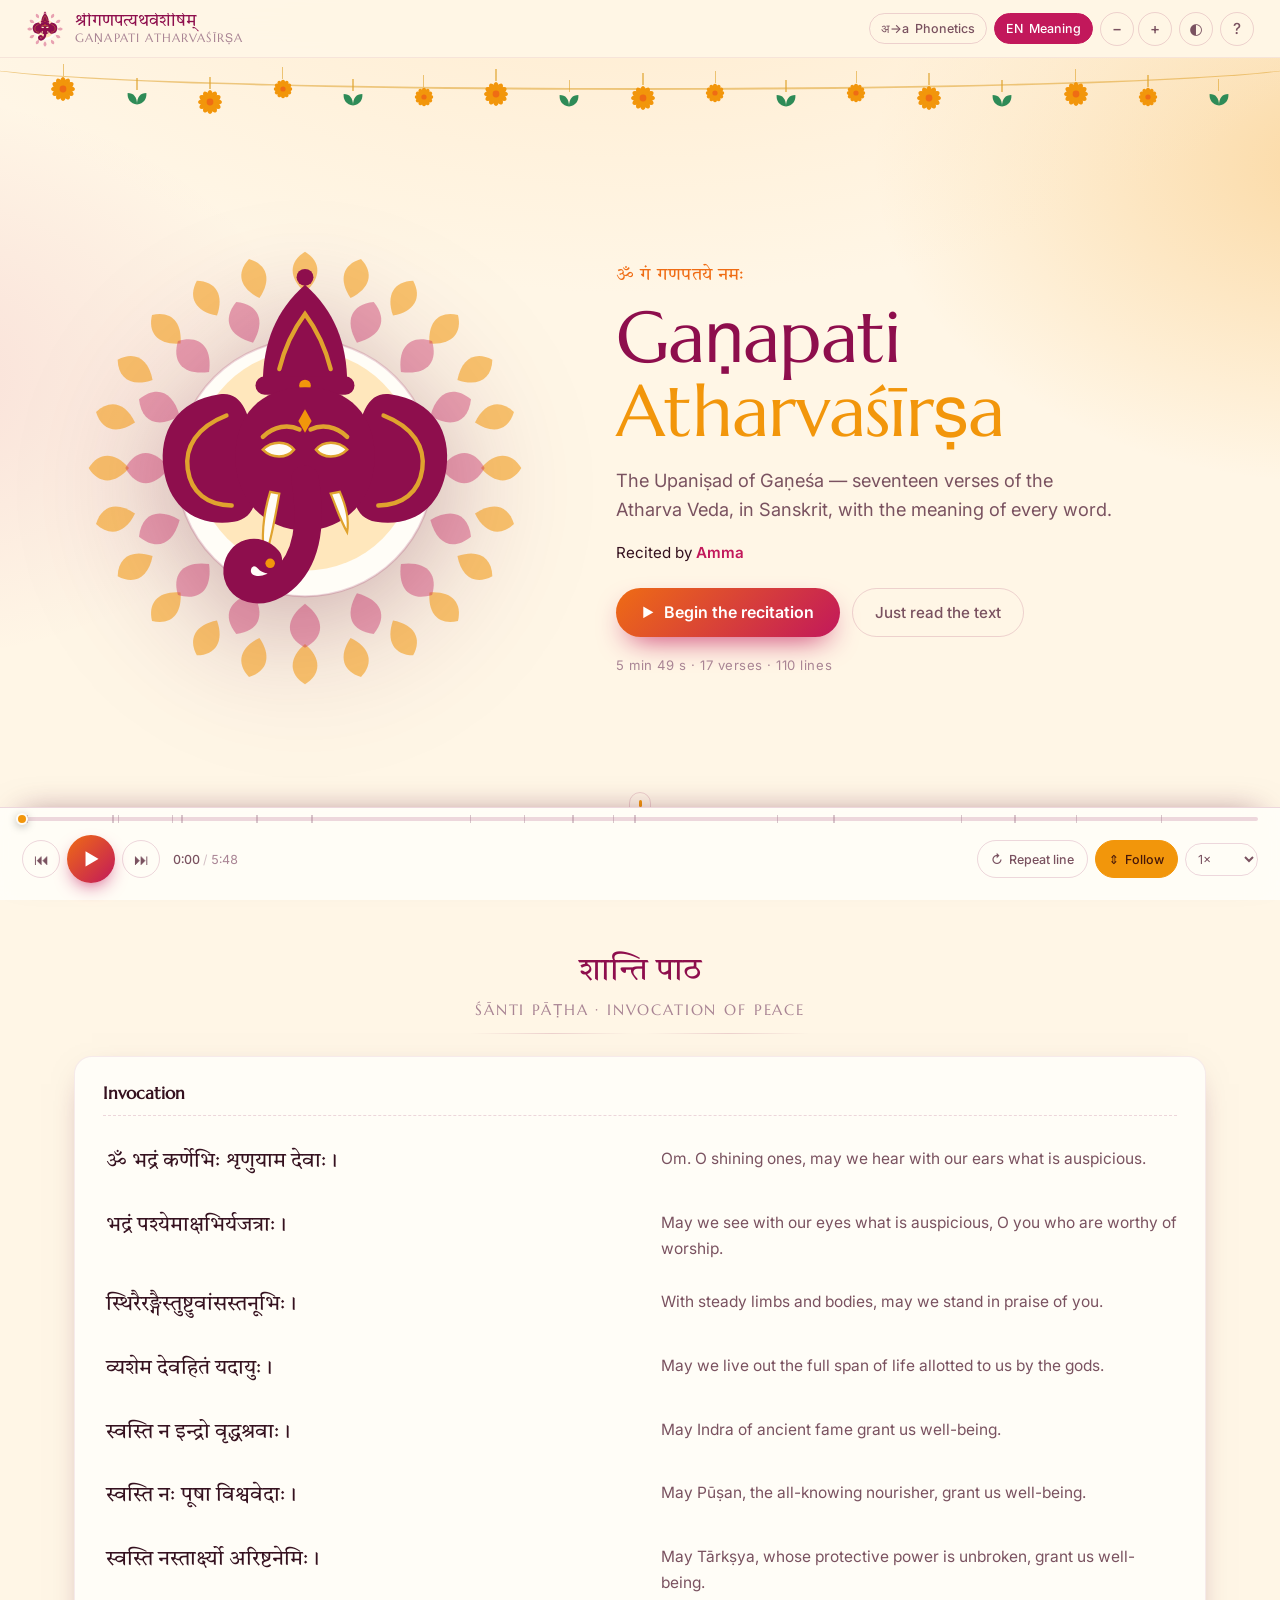
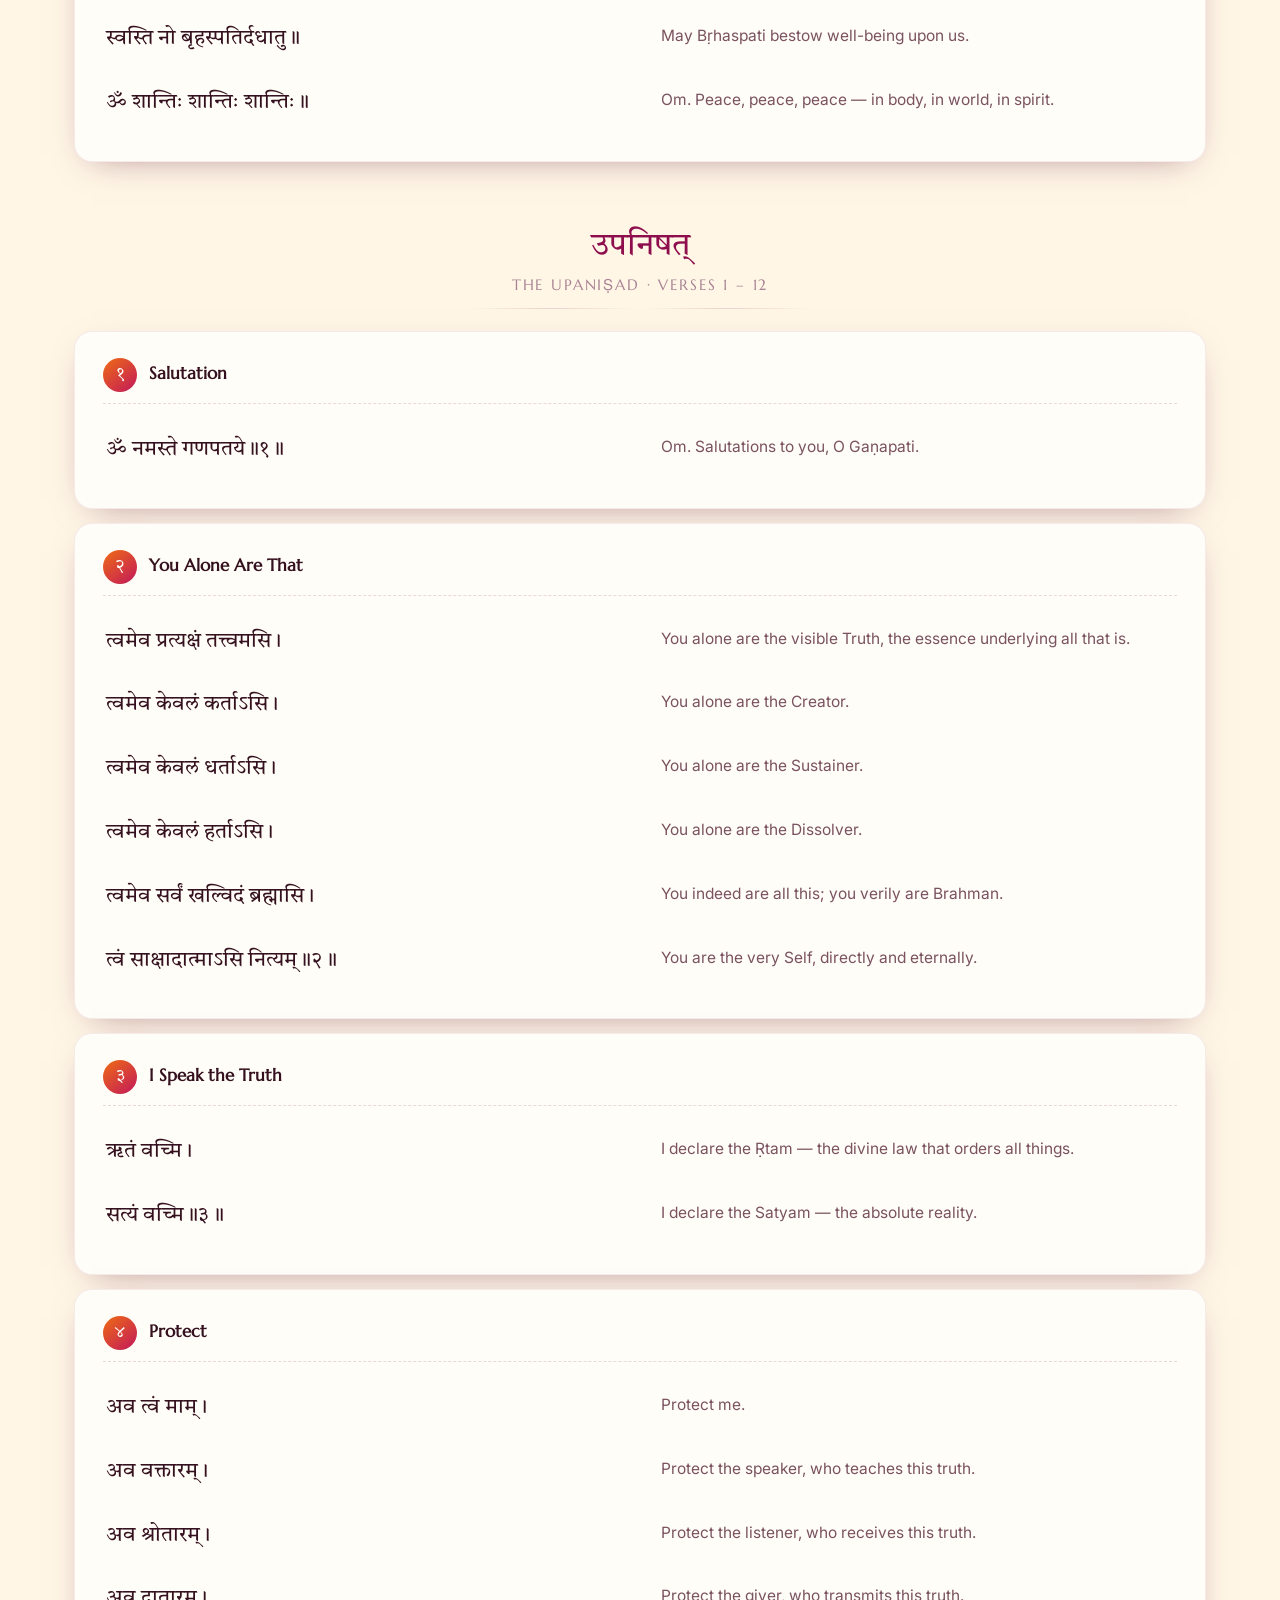
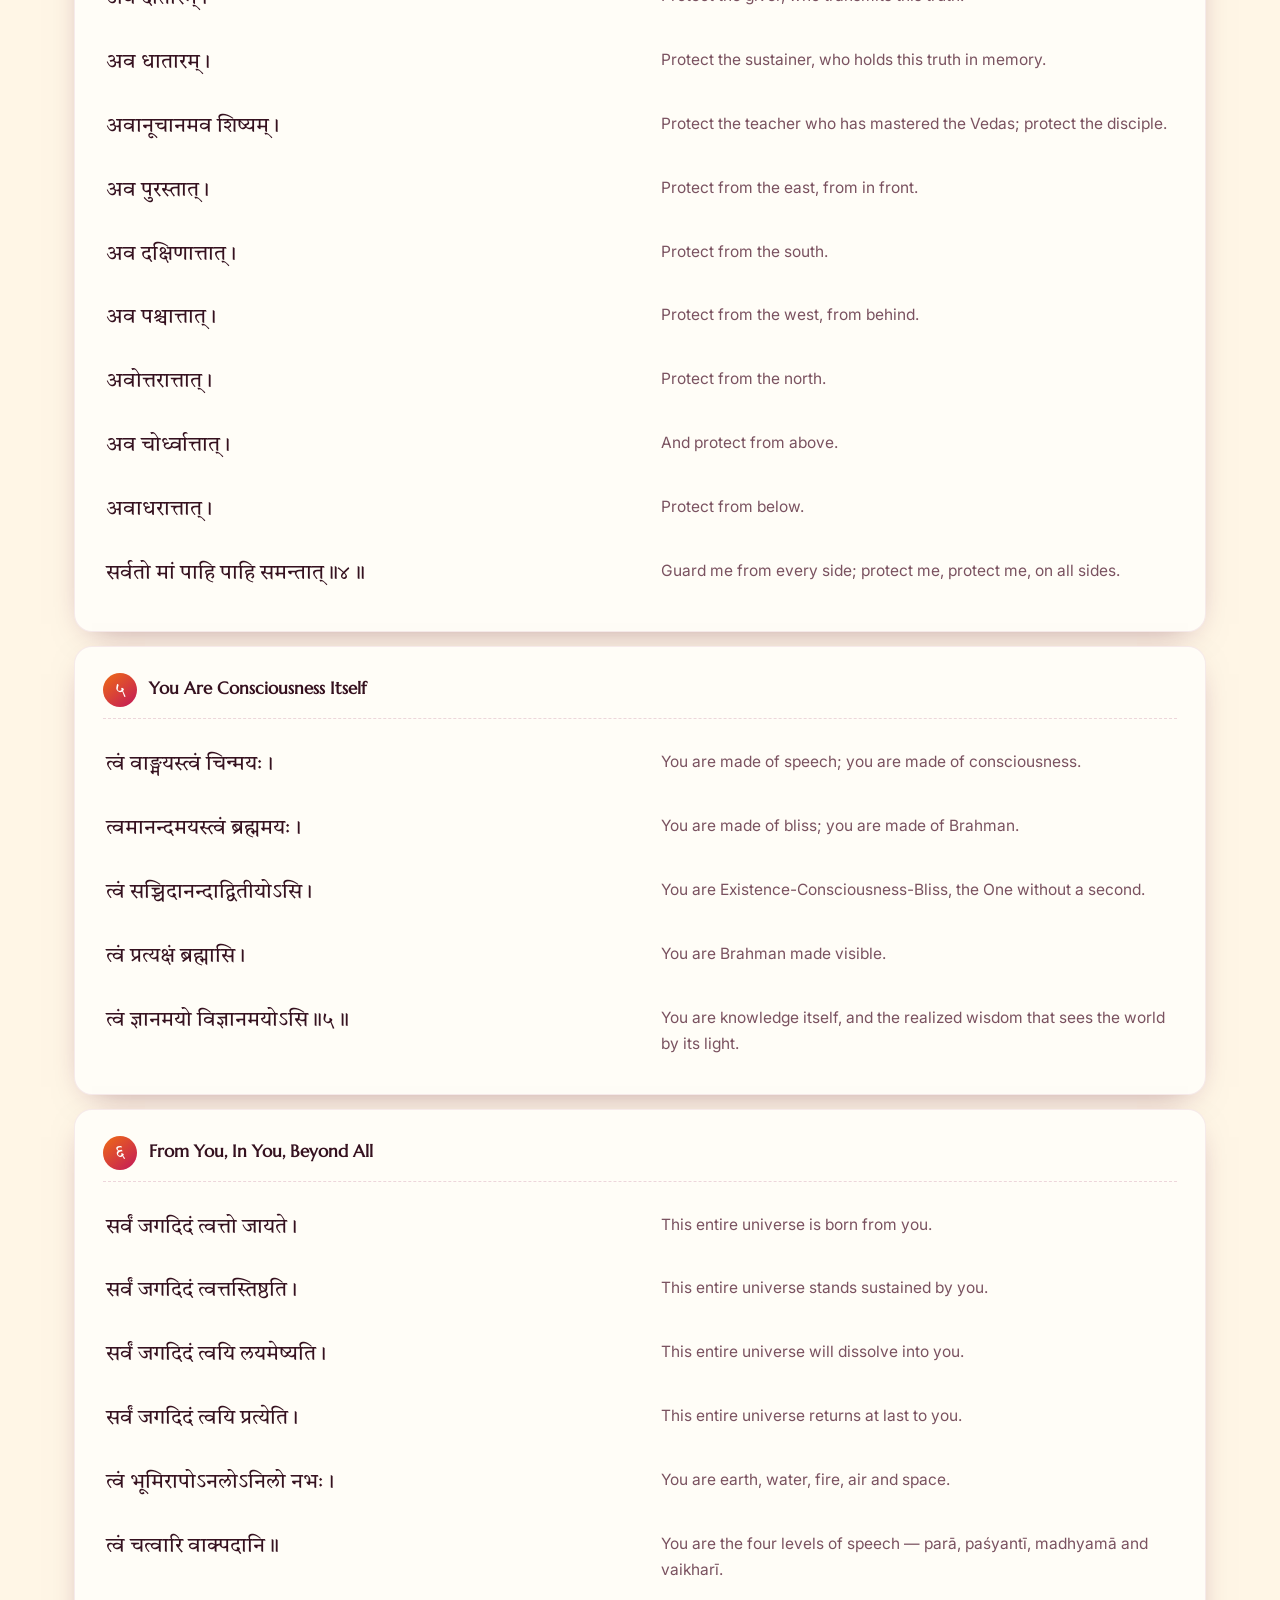
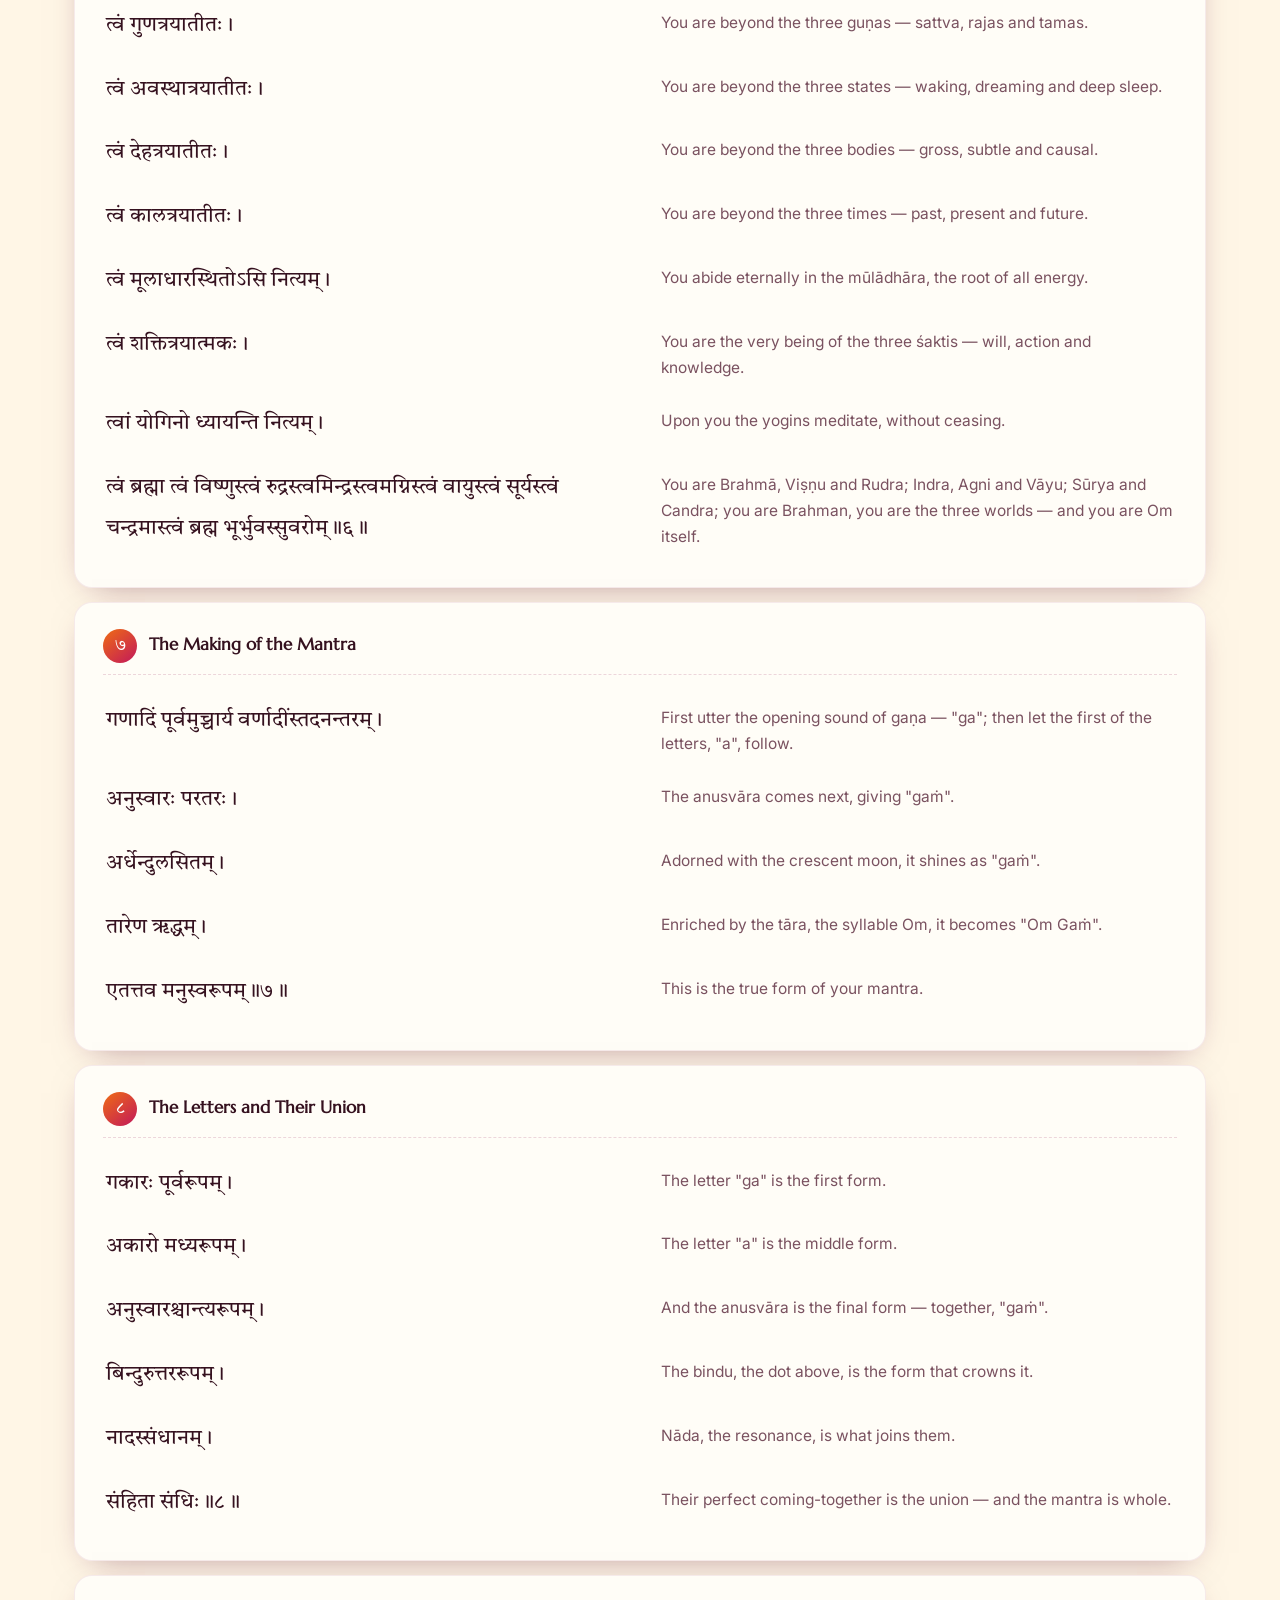
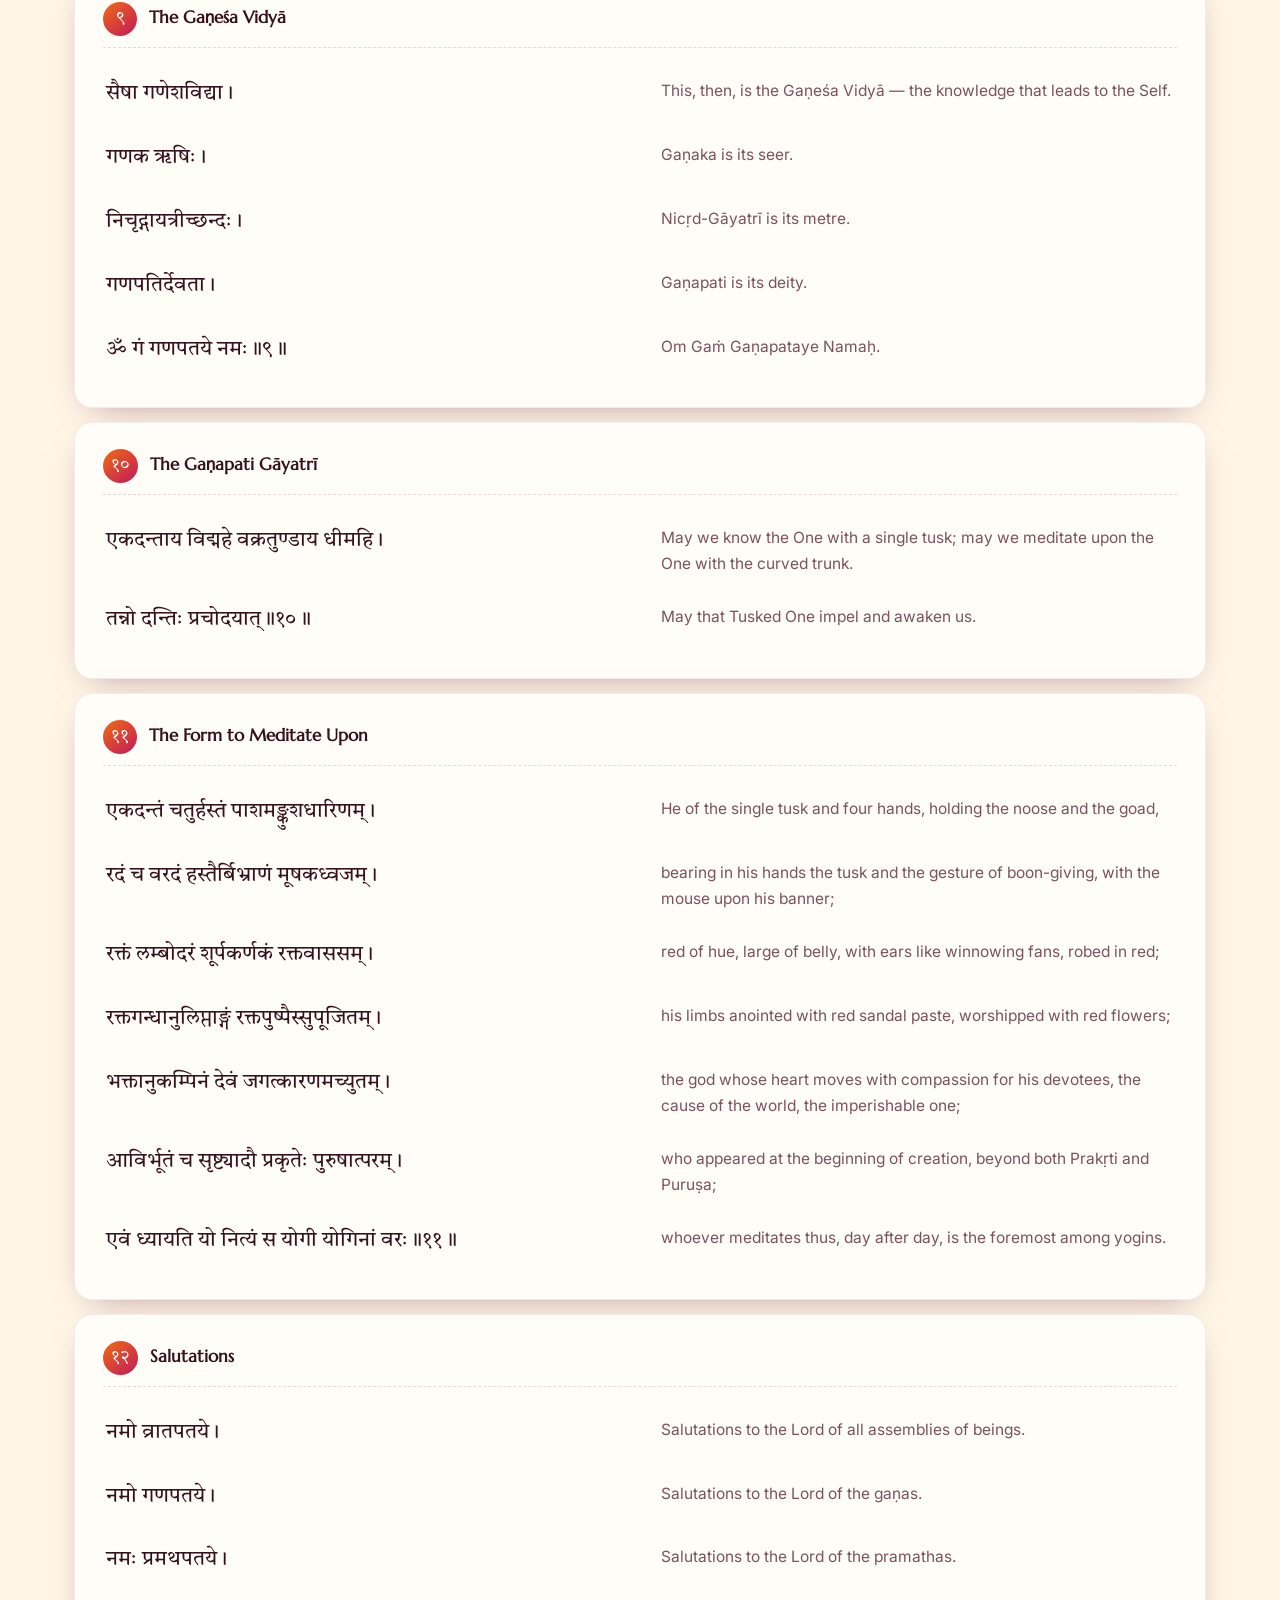
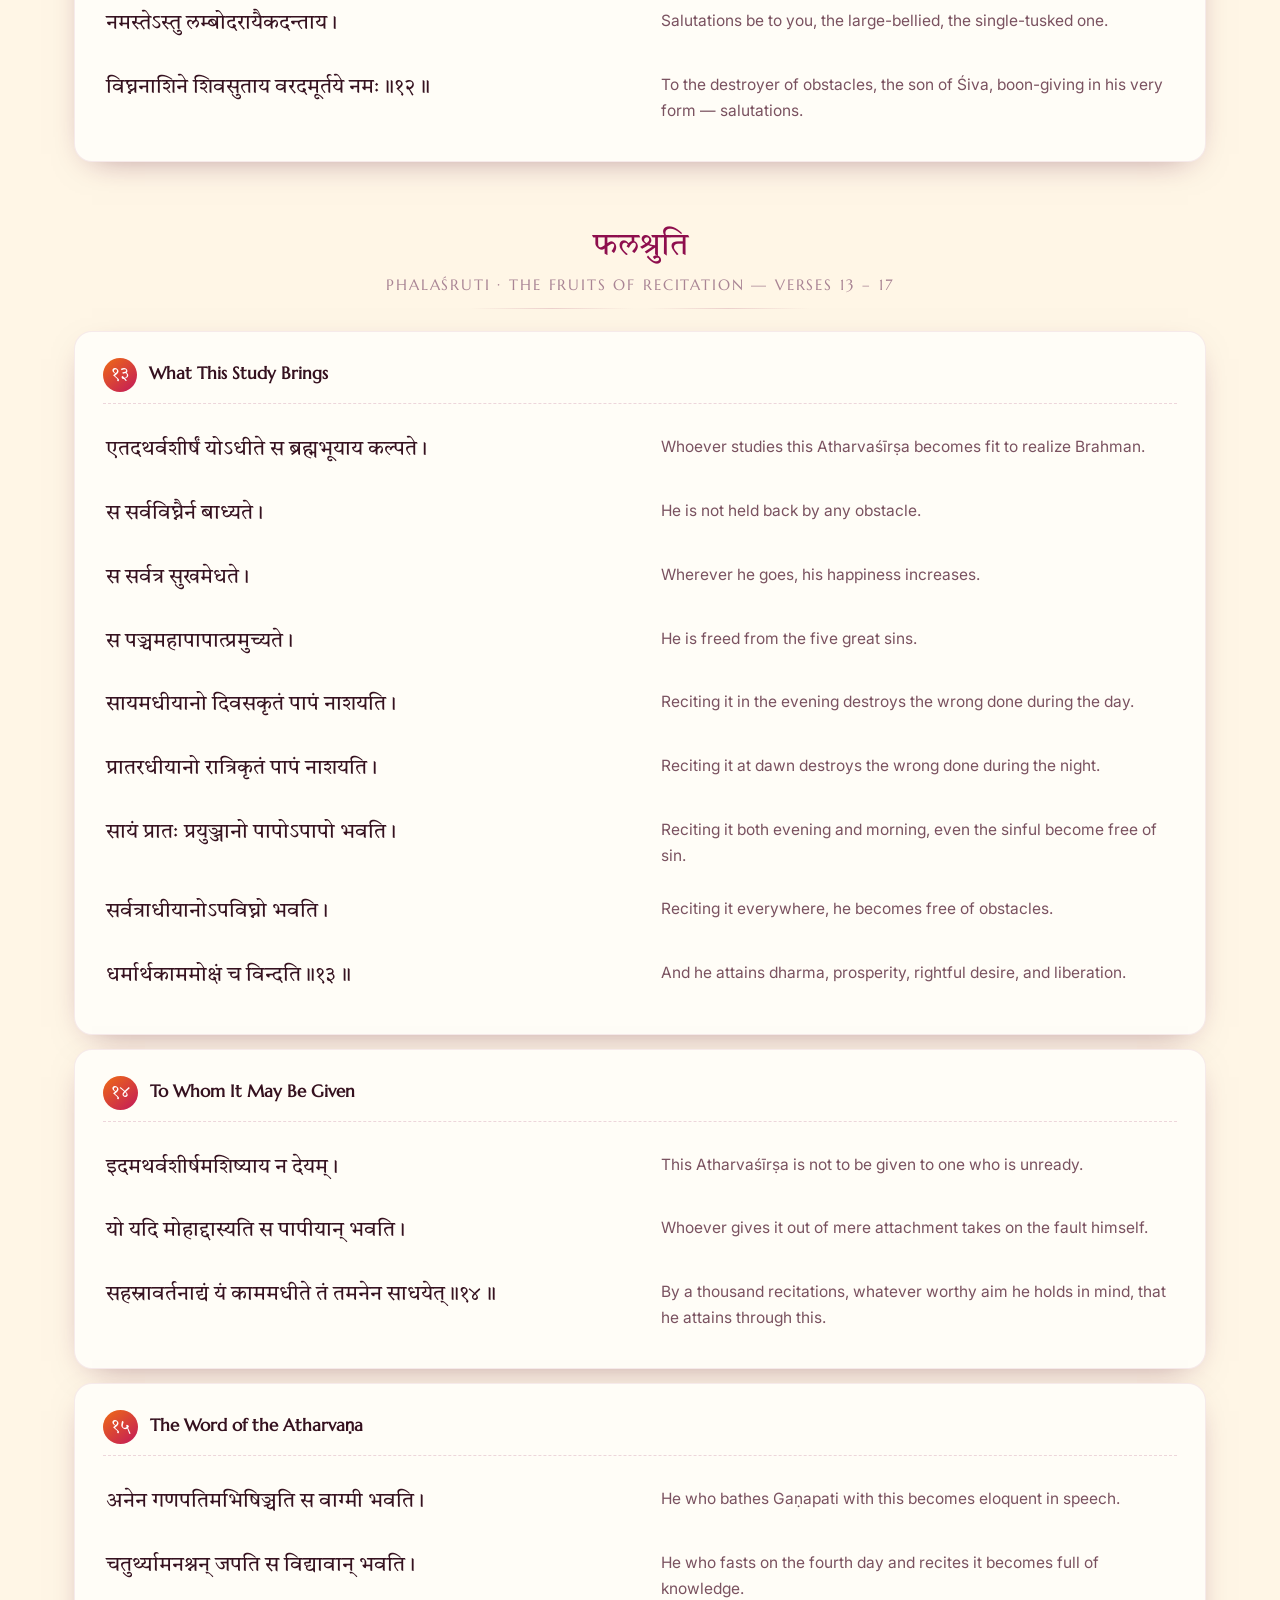
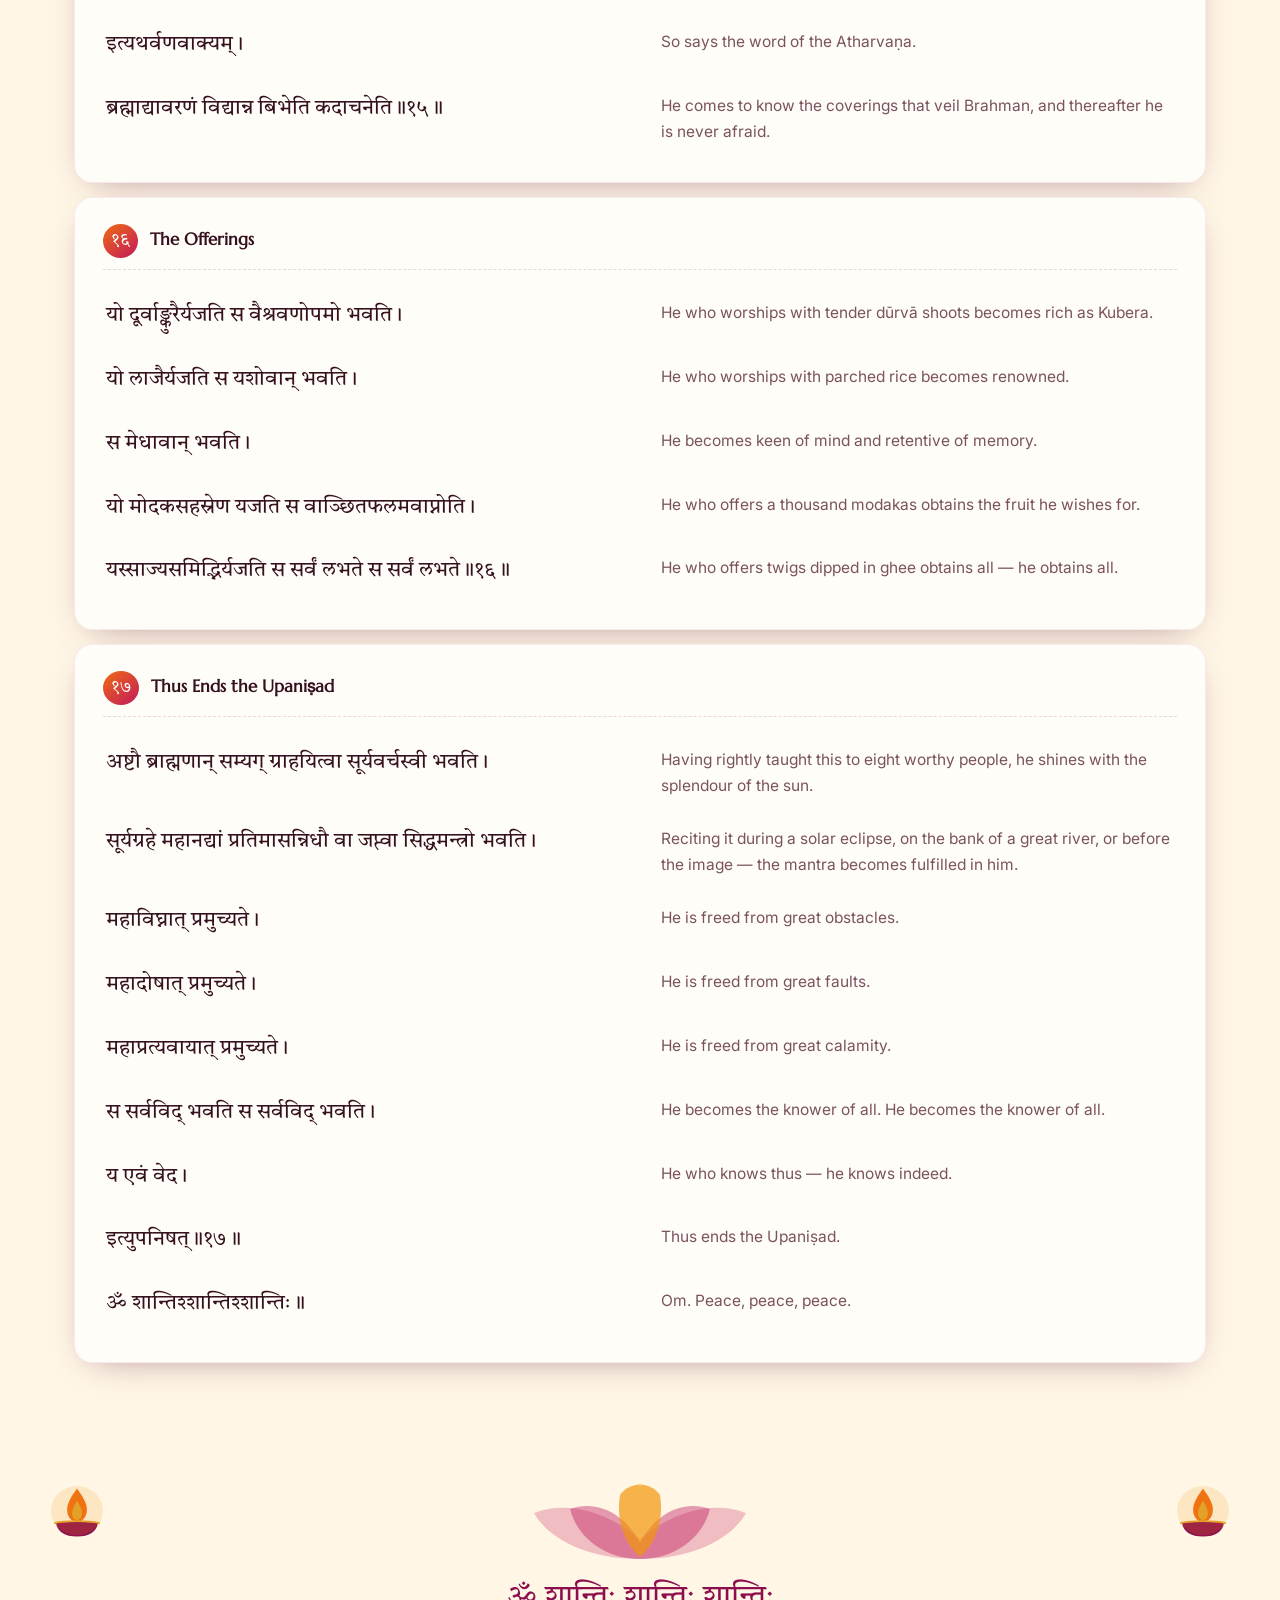
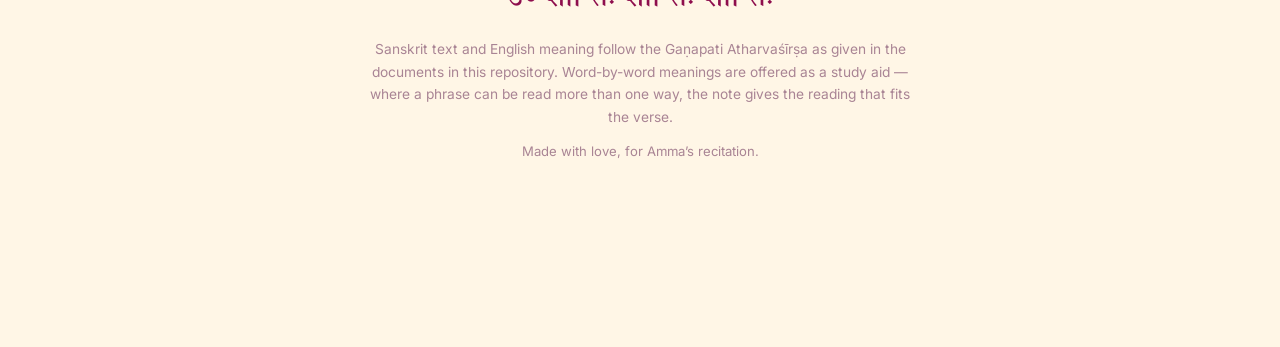
==== index.html @ 3e895cda "Add recite-along website for the Gaṇapati Atharvaśīrṣa Builds an interactive page around Amma's reci" ====
<!doctype html>
<html lang="sa" data-theme="day">
<head>
<meta charset="utf-8">
<meta name="viewport" content="width=device-width, initial-scale=1, viewport-fit=cover">
<title>Gaṇapati Atharvaśīrṣa — Recite Along</title>
<meta name="description" content="The Gaṇapati Atharvaśīrṣa with Sanskrit, phonetics and English meaning, scrolling in time with a recorded recitation.">
<meta name="theme-color" content="#7B1341">
<link rel="icon" href="data:image/svg+xml,%3Csvg xmlns='http://www.w3.org/2000/svg' viewBox='0 0 100 100'%3E%3Ctext y='78' x='50' font-size='78' text-anchor='middle'%3E%F0%9F%95%89%EF%B8%8F%3C/text%3E%3C/svg%3E">
<link rel="preconnect" href="https://fonts.googleapis.com">
<link rel="preconnect" href="https://fonts.gstatic.com" crossorigin>
<link href="https://fonts.googleapis.com/css2?family=Tiro+Devanagari+Sanskrit:ital@0;1&family=Marcellus&family=Inter:wght@400;500;600;700&display=swap" rel="stylesheet">
<link rel="stylesheet" href="assets/css/style.css">
</head>
<body>

<a class="skip" href="#text">Skip to the text</a>

<!-- ===================== festive garland across the top ===================== -->
<div class="torana" id="torana" aria-hidden="true"></div>

<header class="topbar">
  <div class="brand">
    <span class="brand-mark" id="brandMark" aria-hidden="true"></span>
    <span class="brand-text">
      <b>श्रीगणपत्यथर्वशीर्षम्</b>
      <i>Gaṇapati Atharvaśīrṣa</i>
    </span>
  </div>
  <div class="tools">
    <button class="tool" id="btnPhon" aria-pressed="false" title="Show the phonetic reading (p)">
      <span aria-hidden="true">अ→a</span><span class="lbl">Phonetics</span>
    </button>
    <button class="tool" id="btnEng" aria-pressed="true" title="Show or hide the English meaning (e)">
      <span aria-hidden="true">EN</span><span class="lbl">Meaning</span>
    </button>
    <span class="tool-group" role="group" aria-label="Text size">
      <button class="tool sq" id="btnSmaller" title="Smaller text (−)">−</button>
      <button class="tool sq" id="btnBigger" title="Larger text (+)">+</button>
    </span>
    <button class="tool sq" id="btnTheme" title="Day or evening colours (t)" aria-label="Switch to evening colours">◐</button>
    <button class="tool sq" id="btnHelp" title="Keyboard shortcuts (?)" aria-label="Help">?</button>
  </div>
</header>

<!-- ============================== hero ============================== -->
<section class="hero" id="hero">
  <div class="hero-art" id="heroArt" aria-hidden="true"></div>
  <div class="hero-copy">
    <p class="hero-eyebrow">ॐ गं गणपतये नमः</p>
    <h1>Gaṇapati<br><span>Atharvaśīrṣa</span></h1>
    <p class="hero-sub">The Upaniṣad of Gaṇeśa — seventeen verses of the Atharva Veda,
       in Sanskrit, with the meaning of every word.</p>
    <p class="hero-credit" id="heroCredit">Recited by <b>Amma</b></p>
    <div class="hero-actions">
      <button class="cta" id="btnBegin">
        <span class="cta-icon" aria-hidden="true">▶</span> Begin the recitation
      </button>
      <button class="ghost" id="btnRead">Just read the text</button>
    </div>
    <p class="hero-meta" id="heroMeta">5 min 48 s · 17 verses · 110 lines</p>
  </div>
  <div class="scroll-hint" aria-hidden="true"><span></span></div>
</section>

<!-- ========================= verse quick-jump ========================= -->
<nav class="rail" id="rail" aria-label="Jump to a verse"></nav>

<!-- ============================== the text ============================== -->
<main id="text" class="text"></main>

<footer class="foot">
  <div class="foot-art" id="footArt" aria-hidden="true"></div>
  <p class="foot-om">ॐ शान्तिः शान्तिः शान्तिः</p>
  <p class="foot-note">
    Sanskrit text and English meaning follow the Gaṇapati Atharvaśīrṣa as given in the
    documents in this repository. Word-by-word meanings are offered as a study aid —
    where a phrase can be read more than one way, the note gives the reading that fits
    the verse.
  </p>
  <p class="foot-small">Made with love, for Amma&rsquo;s recitation.</p>
</footer>

<!-- ============================== player ============================== -->
<div class="player" id="player" hidden>
  <audio id="audio" preload="metadata"></audio>

  <div class="seek" id="seek" role="slider" tabindex="0"
       aria-label="Seek through the recitation" aria-valuemin="0" aria-valuenow="0">
    <div class="seek-track"><div class="seek-fill" id="seekFill"></div></div>
    <div class="seek-marks" id="seekMarks" aria-hidden="true"></div>
    <div class="seek-head" id="seekHead" aria-hidden="true"></div>
  </div>

  <div class="player-row">
    <div class="pg pg-left">
      <button class="pbtn" id="btnPrev" title="Previous line (←)" aria-label="Previous line">⏮</button>
      <button class="pbtn play" id="btnPlay" title="Play or pause (space)" aria-label="Play">▶</button>
      <button class="pbtn" id="btnNext" title="Next line (→)" aria-label="Next line">⏭</button>
      <span class="time"><b id="tNow">0:00</b><i>/</i><span id="tAll">5:48</span></span>
    </div>

    <div class="pg pg-mid" id="nowLine" aria-live="polite">
      <span class="now-dev" id="nowDev"></span>
      <span class="now-en" id="nowEn"></span>
    </div>

    <div class="pg pg-right">
      <button class="pbtn wide" id="btnLoop" aria-pressed="false" title="Repeat this line until you have it (l)">
        <span aria-hidden="true">↻</span><span class="lbl">Repeat line</span>
      </button>
      <button class="pbtn wide" id="btnFollow" aria-pressed="true" title="Let the page scroll with the voice (f)">
        <span aria-hidden="true">⇕</span><span class="lbl">Follow</span>
      </button>
      <label class="rate">
        <span class="sr">Speed</span>
        <select id="rate">
          <option value="0.7">0.7×</option>
          <option value="0.85">0.85×</option>
          <option value="1" selected>1×</option>
          <option value="1.15">1.15×</option>
          <option value="1.3">1.3×</option>
        </select>
      </label>
    </div>
  </div>
</div>

<button class="resume" id="btnResume" hidden>↓ Back to the voice</button>

<!-- word meaning popover -->
<div class="gloss" id="gloss" role="dialog" aria-label="Word meaning" hidden>
  <div class="gloss-dev" id="glossDev"></div>
  <div class="gloss-phon" id="glossPhon"></div>
  <div class="gloss-mean" id="glossMean"></div>
</div>

<!-- help sheet -->
<div class="sheet" id="sheet" hidden>
  <div class="sheet-card" role="dialog" aria-modal="true" aria-label="Keyboard shortcuts">
    <h2>Reciting along</h2>
    <p class="sheet-lead">Press play and the verse being chanted lights up and scrolls itself.
       Tap any line to jump the recording there. Tap a Sanskrit word for its meaning.</p>
    <dl class="keys">
      <dt>Space</dt><dd>Play or pause</dd>
      <dt>← →</dt><dd>Previous or next line</dd>
      <dt>L</dt><dd>Repeat the current line</dd>
      <dt>F</dt><dd>Follow the voice while it scrolls</dd>
      <dt>P</dt><dd>Show the phonetic reading</dd>
      <dt>E</dt><dd>Show or hide the English meaning</dd>
      <dt>T</dt><dd>Day or evening colours</dd>
      <dt>+ −</dt><dd>Text size</dd>
      <dt>Esc</dt><dd>Close this</dd>
    </dl>
    <button class="cta small" id="btnCloseSheet">Close</button>
  </div>
</div>

<script src="assets/data/text.js"></script>
<script src="assets/data/timings.js"></script>
<script src="assets/js/art.js"></script>
<script src="assets/js/app.js"></script>
</body>
</html>
---- assets/css/style.css ----
/* ==========================================================================
   Gaṇapati Atharvaśīrṣa — festive Ganesh Chaturthi palette
   Two themes: "day" (marigold on ivory) and "night" (gold on deep plum).
   ========================================================================== */

:root {
  --bg:        #FFF6E6;
  --bg-2:      #FFE9C9;
  --paper:     #FFFDF7;
  --paper-2:   #FFF4E0;
  --ink:       #35111F;
  --ink-soft:  #7A5260;
  --ink-faint: #A98494;
  --magenta:   #C2185B;
  --magenta-d: #8E0E4D;
  --marigold:  #F2960B;
  --gold:      #E0A32E;
  --saffron:   #EF6C14;
  --leaf:      #2E8B57;
  --line:      rgba(142, 14, 77, .16);
  --line-soft: rgba(142, 14, 77, .08);
  --glow:      rgba(242, 150, 11, .30);
  --active:    rgba(242, 150, 11, .13);
  --shadow:    0 10px 34px -18px rgba(87, 12, 48, .55);
  --halo:      rgba(255, 214, 140, .55);

  --fs: 1;                     /* user text-size multiplier */
  --topbar-h: 58px;
  --player-h: 128px;
  --wrap: 1200px;

  --ui: "Inter", ui-sans-serif, system-ui, -apple-system, "Segoe UI", Roboto, sans-serif;
  --display: "Marcellus", "Cormorant Garamond", Georgia, serif;
  --dev: "Tiro Devanagari Sanskrit", "Noto Serif Devanagari", "Nirmala UI", serif;

  color-scheme: light;
}

[data-theme="night"] {
  --bg:        #1E0614;
  --bg-2:      #3A0D28;
  --paper:     #2C0A1E;
  --paper-2:   #3A0F29;
  --ink:       #FCEBD2;
  --ink-soft:  #DCAF9F;
  --ink-faint: #A97F77;
  --magenta:   #FF6BA8;
  --magenta-d: #FF9CC5;
  --marigold:  #FFC24D;
  --gold:      #FFD98A;
  --saffron:   #FF8A3D;
  --leaf:      #5FCF95;
  --line:      rgba(255, 194, 77, .20);
  --line-soft: rgba(255, 194, 77, .10);
  --glow:      rgba(255, 194, 77, .26);
  --active:    rgba(255, 194, 77, .11);
  --shadow:    0 14px 40px -20px rgba(0, 0, 0, .85);
  --halo:      rgba(255, 190, 90, .30);

  color-scheme: dark;
}

* { box-sizing: border-box; }

/* `hidden` must win over the display rules below, or an invisible overlay
   (the help sheet, the gloss) keeps swallowing every click on the page. */
[hidden] { display: none !important; }

html { -webkit-text-size-adjust: 100%; scroll-behavior: smooth; }

body {
  margin: 0;
  padding-bottom: calc(var(--player-h) + env(safe-area-inset-bottom));
  font-family: var(--ui);
  color: var(--ink);
  background: var(--bg);
  background-image:
    radial-gradient(1100px 620px at 50% -140px, var(--bg-2) 0%, transparent 70%),
    radial-gradient(760px 520px at 105% 18%, var(--glow) 0%, transparent 62%),
    radial-gradient(660px 460px at -8% 42%, rgba(194, 24, 91, .10) 0%, transparent 62%);
  background-attachment: fixed;
  overflow-x: hidden;
}

.sr, .skip:not(:focus) {
  position: absolute; width: 1px; height: 1px; padding: 0; margin: -1px;
  overflow: hidden; clip: rect(0 0 0 0); white-space: nowrap; border: 0;
}
.skip:focus {
  position: fixed; top: 10px; left: 10px; z-index: 200; width: auto; height: auto;
  clip: auto; margin: 0; padding: 10px 16px; border-radius: 10px;
  background: var(--magenta); color: #fff; font-weight: 600;
}

:focus-visible { outline: 2.5px solid var(--marigold); outline-offset: 3px; border-radius: 6px; }

/* ============================ decorative art ============================ */

.art { display: block; overflow: visible; }

.disc      { fill: var(--paper); stroke: var(--line); stroke-width: 1.2; }
.g-halo    { fill: var(--halo); }
.g-fill    { fill: var(--magenta-d); }
.g-line    { fill: none; stroke: var(--gold); stroke-width: 2.4; stroke-linecap: round; }
.g-eye     { fill: var(--paper); stroke: var(--gold); stroke-width: 1.4; }
.g-tusk    { fill: var(--paper); stroke: var(--gold); stroke-width: 1.2; }
.g-trunk   { fill: none; stroke: var(--magenta-d); stroke-width: 15; stroke-linecap: round; stroke-linejoin: round; }
.g-jewel   { fill: var(--marigold); }
.g-jewel-s { fill: var(--marigold); }
.p-outer   { fill: var(--marigold); opacity: .55; }
.p-mid     { fill: var(--magenta); opacity: .38; }
.bead      { fill: var(--gold); opacity: .75; }

[data-theme="night"] .g-fill  { fill: #6B1038; }
[data-theme="night"] .g-trunk { stroke: #6B1038; }

.art-hero { width: min(clamp(280px, 40vw, 440px), 88vw); filter: drop-shadow(0 22px 44px rgba(90, 12, 50, .28)); }
.art-mark { width: 38px; height: 38px; }

.ring-outer { animation: spin 150s linear infinite; transform-origin: 120px 120px; }
.ring-mid   { animation: spin 96s linear infinite reverse; transform-origin: 120px 120px; }
@keyframes spin { to { transform: rotate(360deg); } }

/* lamps */
.art-diya { width: 74px; }
.art-diya.flip { transform: scaleX(-1); }
.lamp      { fill: var(--magenta-d); }
.lamp-rim  { fill: none; stroke: var(--gold); stroke-width: 3; stroke-linecap: round; }
.lamp-glow { fill: var(--marigold); opacity: .16; }
.flame-outer { fill: var(--saffron); }
.flame-inner { fill: var(--gold); }
.flame { transform-origin: 60px 84px; animation: flicker 2.6s ease-in-out infinite; }
@keyframes flicker {
  0%, 100% { transform: scaleY(1) scaleX(1) rotate(0deg); }
  25%      { transform: scaleY(1.07) scaleX(.95) rotate(-2.5deg); }
  55%      { transform: scaleY(.94) scaleX(1.04) rotate(2deg); }
  78%      { transform: scaleY(1.04) scaleX(.98) rotate(-1deg); }
}

/* marigolds and leaves */
.mg-p { fill: var(--marigold); }
.mg-c { fill: var(--saffron); }
.lf   { fill: var(--leaf); }

/* lotus */
.art-lotus { width: min(240px, 62vw); margin: 0 auto; }
.lt-b { fill: var(--magenta); opacity: .26; }
.lt-m { fill: var(--magenta); opacity: .42; }
.lt-t { fill: var(--marigold); opacity: .70; }

/* ============================ torana garland ============================ */

.torana {
  position: absolute; top: var(--topbar-h); left: 0; right: 0; height: 74px;
  pointer-events: none; z-index: 4; overflow: hidden;
}
.torana-rope {
  position: absolute; top: 6px; left: -2%; right: -2%; height: 26px;
  border-bottom: 2.5px solid var(--gold);
  border-radius: 0 0 50% 50% / 0 0 100% 100%;
  opacity: .55;
}
.torana-row {
  display: flex; justify-content: space-around; align-items: flex-start;
  padding: 0 2%;
}
.hang {
  display: flex; flex-direction: column; align-items: center;
  transform: translateY(var(--drop));
  animation: sway 5.5s ease-in-out infinite;
  animation-delay: calc(var(--i) * -.37s);
  transform-origin: top center;
}
.thread { width: 1.5px; height: 12px; background: var(--gold); opacity: .6; }
@keyframes sway {
  0%, 100% { transform: translateY(var(--drop)) rotate(-3deg); }
  50%      { transform: translateY(var(--drop)) rotate(3deg); }
}

/* falling petals */
.petal {
  position: fixed; top: -40px; z-index: 1; pointer-events: none;
  animation: fall linear infinite;
  will-change: transform;
}
@keyframes fall {
  0%   { transform: translate3d(0, -10vh, 0) rotate(0deg); opacity: 0; }
  8%   { opacity: .85; }
  92%  { opacity: .55; }
  100% { transform: translate3d(var(--dx, 40px), 108vh, 0) rotate(var(--spin, 420deg)); opacity: 0; }
}

/* ============================== top bar ============================== */

.topbar {
  position: sticky; top: 0; z-index: 50;
  height: var(--topbar-h);
  display: flex; align-items: center; justify-content: space-between; gap: 14px;
  padding: 0 clamp(12px, 3vw, 26px);
  background: color-mix(in srgb, var(--bg) 98%, transparent);
  backdrop-filter: blur(12px) saturate(1.25);
  border-bottom: 1px solid var(--line-soft);
}
.brand { display: flex; align-items: center; gap: 11px; min-width: 0; }
.brand-mark { flex: none; }
.brand-text { display: flex; flex-direction: column; line-height: 1.12; min-width: 0; }
.brand-text b {
  font-family: var(--dev); font-weight: 400; font-size: 1.06rem;
  color: var(--magenta-d); white-space: nowrap; overflow: hidden; text-overflow: ellipsis;
}
[data-theme="night"] .brand-text b { color: var(--gold); }
.brand-text i {
  font-family: var(--display); font-style: normal; font-size: .72rem;
  letter-spacing: .1em; text-transform: uppercase; color: var(--ink-faint);
}

.tools { display: flex; align-items: center; gap: 7px; }
.tool-group { display: flex; gap: 4px; }
.tool {
  font: inherit; font-size: .78rem; font-weight: 500;
  display: inline-flex; align-items: center; gap: 6px;
  padding: 7px 11px; border-radius: 999px; cursor: pointer;
  color: var(--ink-soft); background: transparent;
  border: 1px solid var(--line);
  transition: background .18s, color .18s, border-color .18s;
}
.tool:hover { background: var(--active); color: var(--ink); }
.tool[aria-pressed="true"] {
  background: var(--magenta); border-color: var(--magenta); color: #fff;
}
[data-theme="night"] .tool[aria-pressed="true"] { color: #2C0A1E; }
.tool.sq { width: 34px; height: 34px; padding: 0; justify-content: center; font-size: .95rem; }

/* ================================ hero ================================ */

.hero {
  position: relative; z-index: 2;
  min-height: min(92vh, 780px);
  display: grid; align-items: center; justify-items: center;
  grid-template-columns: 1fr;
  gap: clamp(18px, 4vw, 46px);
  padding: clamp(86px, 13vw, 130px) clamp(18px, 5vw, 40px) clamp(50px, 8vw, 90px);
  text-align: center;
}
@media (min-width: 900px) {
  .hero { grid-template-columns: minmax(280px, .85fr) minmax(360px, 1fr); text-align: left; justify-items: start; }
  .hero-art { justify-self: center; }
}
.hero-copy { max-width: 620px; }
.hero-eyebrow {
  font-family: var(--dev); font-size: 1.12rem; color: var(--saffron);
  margin: 0 0 14px; letter-spacing: .02em;
}
.hero h1 {
  font-family: var(--display); font-weight: 400;
  font-size: clamp(2.5rem, 7.2vw, 4.5rem); line-height: 1.02;
  margin: 0 0 18px; color: var(--magenta-d);
  letter-spacing: -.01em;
}
[data-theme="night"] .hero h1 { color: var(--gold); }
.hero h1 span { color: var(--marigold); }
.hero-sub { font-size: clamp(1rem, 1.9vw, 1.14rem); line-height: 1.6; color: var(--ink-soft); margin: 0 0 18px; max-width: 46ch; }
.hero-credit { font-size: .95rem; color: var(--ink); margin: 0 0 26px; }
.hero-credit b { color: var(--magenta); font-weight: 600; }
.hero-actions { display: flex; flex-wrap: wrap; gap: 12px; justify-content: inherit; }
.hero-meta { margin: 20px 0 0; font-size: .82rem; color: var(--ink-faint); letter-spacing: .04em; }

.cta {
  font: inherit; font-weight: 600; font-size: 1rem;
  display: inline-flex; align-items: center; gap: 10px;
  padding: 14px 26px; border: 0; border-radius: 999px; cursor: pointer;
  color: #fff; background: linear-gradient(135deg, var(--saffron), var(--magenta));
  box-shadow: 0 12px 30px -12px var(--magenta);
  transition: transform .16s ease, box-shadow .16s ease, filter .16s;
}
.cta:hover { transform: translateY(-2px); box-shadow: 0 18px 38px -14px var(--magenta); filter: brightness(1.05); }
.cta:active { transform: translateY(0); }
.cta.small { padding: 10px 20px; font-size: .9rem; }
.cta-icon { font-size: .8em; }

.ghost {
  font: inherit; font-size: .95rem; font-weight: 500;
  padding: 14px 22px; border-radius: 999px; cursor: pointer;
  color: var(--ink-soft); background: transparent; border: 1.5px solid var(--line);
  transition: background .18s, color .18s;
}
.ghost:hover { background: var(--active); color: var(--ink); }

.scroll-hint {
  position: absolute; bottom: 12px; left: 50%; transform: translateX(-50%);
  width: 22px; height: 34px; border: 1.8px solid var(--line); border-radius: 12px;
}
.scroll-hint span {
  position: absolute; top: 7px; left: 50%; width: 3px; height: 7px; margin-left: -1.5px;
  border-radius: 2px; background: var(--marigold);
  animation: nudge 1.9s ease-in-out infinite;
}
@keyframes nudge { 0%, 100% { transform: translateY(0); opacity: 1; } 55% { transform: translateY(11px); opacity: .2; } }

/* ============================= verse rail ============================= */

.rail {
  position: sticky; top: var(--topbar-h); z-index: 40;
  display: flex; gap: 7px; align-items: center;
  padding: 9px clamp(12px, 4vw, 26px);
  overflow-x: auto; scrollbar-width: none;
  background: color-mix(in srgb, var(--bg) 98%, transparent);
  backdrop-filter: blur(10px);
  border-bottom: 1px solid var(--line-soft);
}
.rail::-webkit-scrollbar { display: none; }
.rail-group { font-size: .68rem; letter-spacing: .12em; text-transform: uppercase; color: var(--ink-faint); padding: 0 10px; white-space: nowrap; }
.rail-group + .rail-group { border-left: 1px solid var(--line); margin-left: 2px; }
.pill {
  font: inherit; font-family: var(--dev); font-size: .92rem;
  flex: none; min-width: 34px; height: 30px; padding: 0 9px;
  border-radius: 999px; cursor: pointer;
  border: 1px solid var(--line); background: transparent; color: var(--ink-soft);
  transition: background .16s, color .16s, border-color .16s;
}
.pill:hover { background: var(--active); color: var(--ink); }
.pill.on { background: var(--marigold); border-color: var(--marigold); color: #46170A; font-weight: 600; }

/* =============================== the text =============================== */

.text {
  position: relative; z-index: 2;
  max-width: var(--wrap);
  margin: 0 auto;
  padding: clamp(28px, 5vw, 56px) clamp(16px, 4vw, 34px) 40px;
}

.sec-head { scroll-margin-top: calc(var(--topbar-h) + 62px); margin: clamp(38px, 6vw, 64px) 0 22px; text-align: center; }
.sec-head:first-child { margin-top: 8px; }
.sec-head h2 {
  font-family: var(--dev); font-weight: 400; font-size: clamp(1.5rem, 3.4vw, 2rem);
  margin: 0 0 6px; color: var(--magenta-d);
}
[data-theme="night"] .sec-head h2 { color: var(--gold); }
.sec-head p { margin: 0; font-family: var(--display); font-size: .96rem; letter-spacing: .12em; text-transform: uppercase; color: var(--ink-faint); }
.sec-rule {
  display: flex; align-items: center; justify-content: center; gap: 12px;
  margin: 14px auto 0; max-width: 340px; color: var(--marigold);
}
.sec-rule::before, .sec-rule::after {
  content: ""; flex: 1; height: 1px;
  background: linear-gradient(90deg, transparent, var(--line), transparent);
}

.verse {
  position: relative;
  scroll-margin-top: calc(var(--topbar-h) + 62px);
  margin: 0 0 14px; padding: clamp(16px, 2.4vw, 26px) clamp(14px, 2.4vw, 28px);
  border-radius: 18px;
  background: var(--paper);
  border: 1px solid var(--line-soft);
  box-shadow: var(--shadow);
  transition: border-color .3s ease, box-shadow .3s ease;
}
.verse.has-active { border-color: var(--glow); box-shadow: 0 12px 40px -16px var(--glow); }

.verse-head {
  display: flex; align-items: baseline; gap: 12px;
  margin: 0 0 14px; padding-bottom: 11px;
  border-bottom: 1px dashed var(--line);
}
.verse-num {
  font-family: var(--dev); font-size: 1.12rem; line-height: 1;
  flex: none; min-width: 34px; height: 34px; padding: 0 8px;
  display: inline-flex; align-items: center; justify-content: center;
  border-radius: 50%; color: #fff;
  background: linear-gradient(140deg, var(--saffron), var(--magenta));
}
.verse-num:empty { display: none; }
.verse-title { font-family: var(--display); font-size: 1.05rem; color: var(--ink); margin: 0; }

.line {
  scroll-margin-top: calc(var(--topbar-h) + 62px);
  display: grid; grid-template-columns: 1fr 1fr; gap: clamp(14px, 3vw, 38px);
  align-items: start;
  margin: 0 -10px; padding: 11px 10px;
  border-radius: 12px; cursor: pointer;
  border-left: 3px solid transparent;
  transition: background .25s ease, border-color .25s ease;
}
.line:hover { background: var(--line-soft); }
.line.on {
  background: var(--active);
  border-left-color: var(--marigold);
}
.line.on .dev { color: var(--magenta-d); }
[data-theme="night"] .line.on .dev { color: var(--gold); }

body.no-en .line { grid-template-columns: 1fr; }
body.no-en .eng { display: none; }

.dev {
  font-family: var(--dev); font-weight: 400;
  font-size: calc(1.34rem * var(--fs)); line-height: 1.95;
  color: var(--ink); margin: 0;
}
.phon {
  display: none;
  font-size: calc(.84rem * var(--fs)); font-style: italic; letter-spacing: .015em;
  color: var(--saffron); margin: 3px 0 0; line-height: 1.5;
}
body.show-phon .phon { display: block; }
.eng {
  font-size: calc(.97rem * var(--fs)); line-height: 1.68;
  color: var(--ink-soft); margin: 0; padding-top: 5px;
}

.w {
  cursor: help;
  border-bottom: 1.5px dotted transparent;
  transition: border-color .15s, color .15s;
}
.w:hover, .w.lit { border-bottom-color: var(--marigold); color: var(--magenta); }
[data-theme="night"] .w:hover, [data-theme="night"] .w.lit { color: var(--marigold); }

/* word meaning popover */
.gloss {
  position: absolute; z-index: 90; max-width: min(330px, 86vw);
  padding: 13px 16px; border-radius: 14px;
  background: var(--paper-2); border: 1px solid var(--line);
  box-shadow: 0 18px 44px -16px rgba(87, 12, 48, .5);
  animation: pop .16s ease-out;
}
@keyframes pop { from { opacity: 0; transform: translateY(5px) scale(.97); } }
.gloss-dev  { font-family: var(--dev); font-size: 1.2rem; color: var(--magenta-d); line-height: 1.5; }
[data-theme="night"] .gloss-dev { color: var(--gold); }
.gloss-phon { font-size: .82rem; font-style: italic; color: var(--saffron); margin-top: 1px; }
.gloss-mean { font-size: .92rem; line-height: 1.55; color: var(--ink); margin-top: 7px; }

/* ================================ footer ================================ */

.foot { position: relative; z-index: 2; text-align: center; padding: 30px clamp(18px, 5vw, 40px) 60px; }
.foot-art { display: flex; justify-content: center; }
.foot-om { font-family: var(--dev); font-size: clamp(1.3rem, 3.6vw, 1.85rem); color: var(--magenta-d); margin: 12px 0 20px; }
[data-theme="night"] .foot-om { color: var(--gold); }
.foot-note { max-width: 62ch; margin: 0 auto 14px; font-size: .86rem; line-height: 1.65; color: var(--ink-faint); }
.foot-small { font-size: .82rem; color: var(--ink-faint); margin: 0; }

/* ================================ player ================================ */

.player {
  position: fixed; left: 0; right: 0; bottom: 0; z-index: 60;
  padding: 0 clamp(10px, 3vw, 22px) calc(10px + env(safe-area-inset-bottom));
  background: color-mix(in srgb, var(--paper) 97%, transparent);
  backdrop-filter: blur(16px) saturate(1.3);
  border-top: 1px solid var(--line);
  box-shadow: 0 -12px 34px -22px rgba(87, 12, 48, .6);
}

.seek { position: relative; height: 22px; cursor: pointer; margin: 0 -4px; }
.seek-track { position: absolute; top: 9px; left: 4px; right: 4px; height: 4px; border-radius: 3px; background: var(--line); overflow: hidden; }
.seek-fill  { height: 100%; width: 0; border-radius: 3px; background: linear-gradient(90deg, var(--saffron), var(--marigold)); }
.seek-marks { position: absolute; top: 9px; left: 4px; right: 4px; height: 4px; pointer-events: none; }
.seek-marks i { position: absolute; top: -2px; width: 1.5px; height: 8px; background: var(--ink-faint); opacity: .45; }
.seek-head {
  position: absolute; top: 5px; left: 4px; width: 12px; height: 12px; margin-left: -6px;
  border-radius: 50%; background: var(--marigold); border: 2px solid var(--paper);
  box-shadow: 0 2px 8px rgba(0,0,0,.25); pointer-events: none;
}

.player-row {
  display: grid; grid-template-columns: auto 1fr auto; align-items: center;
  gap: 16px; padding: 4px 0 6px; min-height: 60px;
}
.pg { display: flex; align-items: center; gap: 7px; min-width: 0; }
.pg-mid { flex-direction: column; align-items: center; text-align: center; gap: 1px; overflow: hidden; }
.now-dev { font-family: var(--dev); font-size: 1.02rem; color: var(--magenta-d); white-space: nowrap; overflow: hidden; text-overflow: ellipsis; max-width: 100%; }
[data-theme="night"] .now-dev { color: var(--gold); }
.now-en  { font-size: .78rem; color: var(--ink-faint); white-space: nowrap; overflow: hidden; text-overflow: ellipsis; max-width: 100%; }

.pbtn {
  font: inherit; font-size: .95rem;
  width: 38px; height: 38px; flex: none;
  display: inline-flex; align-items: center; justify-content: center; gap: 6px;
  border-radius: 999px; cursor: pointer;
  border: 1px solid var(--line); background: transparent; color: var(--ink-soft);
  transition: background .16s, color .16s, border-color .16s;
}
.pbtn:hover { background: var(--active); color: var(--ink); }
.pbtn.wide { width: auto; padding: 0 13px; font-size: .78rem; font-weight: 500; }
.pbtn[aria-pressed="true"] { background: var(--marigold); border-color: var(--marigold); color: #46170A; }
.pbtn.play {
  width: 48px; height: 48px; font-size: 1.05rem; border: 0; color: #fff;
  background: linear-gradient(135deg, var(--saffron), var(--magenta));
  box-shadow: 0 8px 20px -8px var(--magenta);
}
.pbtn.play:hover { filter: brightness(1.07); color: #fff; }

.time { font-size: .78rem; color: var(--ink-faint); margin-left: 6px; white-space: nowrap; font-variant-numeric: tabular-nums; }
.time b { color: var(--ink-soft); font-weight: 500; }
.time i { margin: 0 3px; font-style: normal; opacity: .5; }

.rate select {
  font: inherit; font-size: .78rem; padding: 7px 8px; border-radius: 999px;
  color: var(--ink-soft); background: transparent; border: 1px solid var(--line); cursor: pointer;
}
.rate select option { background: var(--paper); color: var(--ink); }

.resume {
  position: fixed; z-index: 61; left: 50%; transform: translateX(-50%);
  bottom: calc(var(--player-h) + 14px);
  font: inherit; font-size: .82rem; font-weight: 500;
  padding: 9px 18px; border-radius: 999px; border: 0; cursor: pointer;
  color: #fff; background: var(--magenta); box-shadow: 0 10px 26px -10px var(--magenta);
  animation: pop .2s ease-out;
}

/* ================================ help ================================ */

.sheet {
  position: fixed; inset: 0; z-index: 100;
  display: grid; place-items: center; padding: 20px;
  background: rgba(40, 6, 24, .55); backdrop-filter: blur(4px);
}
.sheet-card {
  width: min(460px, 100%); max-height: 86vh; overflow: auto;
  padding: 26px clamp(20px, 4vw, 30px); border-radius: 20px;
  background: var(--paper); border: 1px solid var(--line); box-shadow: var(--shadow);
  animation: pop .2s ease-out;
}
.sheet-card h2 { font-family: var(--display); font-weight: 400; font-size: 1.5rem; margin: 0 0 8px; color: var(--magenta-d); }
[data-theme="night"] .sheet-card h2 { color: var(--gold); }
.sheet-lead { font-size: .92rem; line-height: 1.6; color: var(--ink-soft); margin: 0 0 18px; }
.keys { display: grid; grid-template-columns: auto 1fr; gap: 9px 16px; margin: 0 0 22px; font-size: .9rem; }
.keys dt {
  font-family: ui-monospace, "SF Mono", Menlo, monospace; font-size: .8rem;
  padding: 3px 9px; border-radius: 7px; justify-self: start;
  background: var(--active); border: 1px solid var(--line); color: var(--ink);
}
.keys dd { margin: 0; color: var(--ink-soft); align-self: center; }

/* ============================== responsive ============================== */

@media (max-width: 900px) {
  :root { --player-h: 148px; }
  .line { grid-template-columns: 1fr; gap: 6px; }
  .eng { padding-top: 2px; padding-left: 2px; border-left: 2px solid var(--line-soft); padding-left: 11px; }
  .player-row { grid-template-columns: 1fr; gap: 8px; }
  .pg-mid { order: -1; }
  .pg-left, .pg-right { justify-content: center; }
}

@media (max-width: 620px) {
  :root { --topbar-h: 54px; --player-h: 150px; }
  .brand-text i { display: none; }
  .tool .lbl { display: none; }
  .tool { padding: 7px 10px; }
  .torana { height: 56px; }
  .hero { min-height: auto; padding-top: 96px; }
  .now-en { display: none; }
  .pbtn.wide .lbl { display: none; }
  .pbtn.wide { width: 38px; padding: 0; }
  .verse { border-radius: 14px; }
  .sec-head { margin-top: 34px; }
}

@media (prefers-reduced-motion: reduce) {
  html { scroll-behavior: auto; }
  .ring-outer, .ring-mid, .flame, .hang, .scroll-hint span { animation: none; }
  .petal { display: none; }
  *, *::before, *::after { animation-duration: .01ms !important; transition-duration: .01ms !important; }
}

@media print {
  .topbar, .rail, .player, .torana, .resume, .scroll-hint, .hero-actions, .sheet { display: none !important; }
  body { padding: 0; background: #fff; }
  .verse { break-inside: avoid; box-shadow: none; border: 1px solid #ddd; }
}
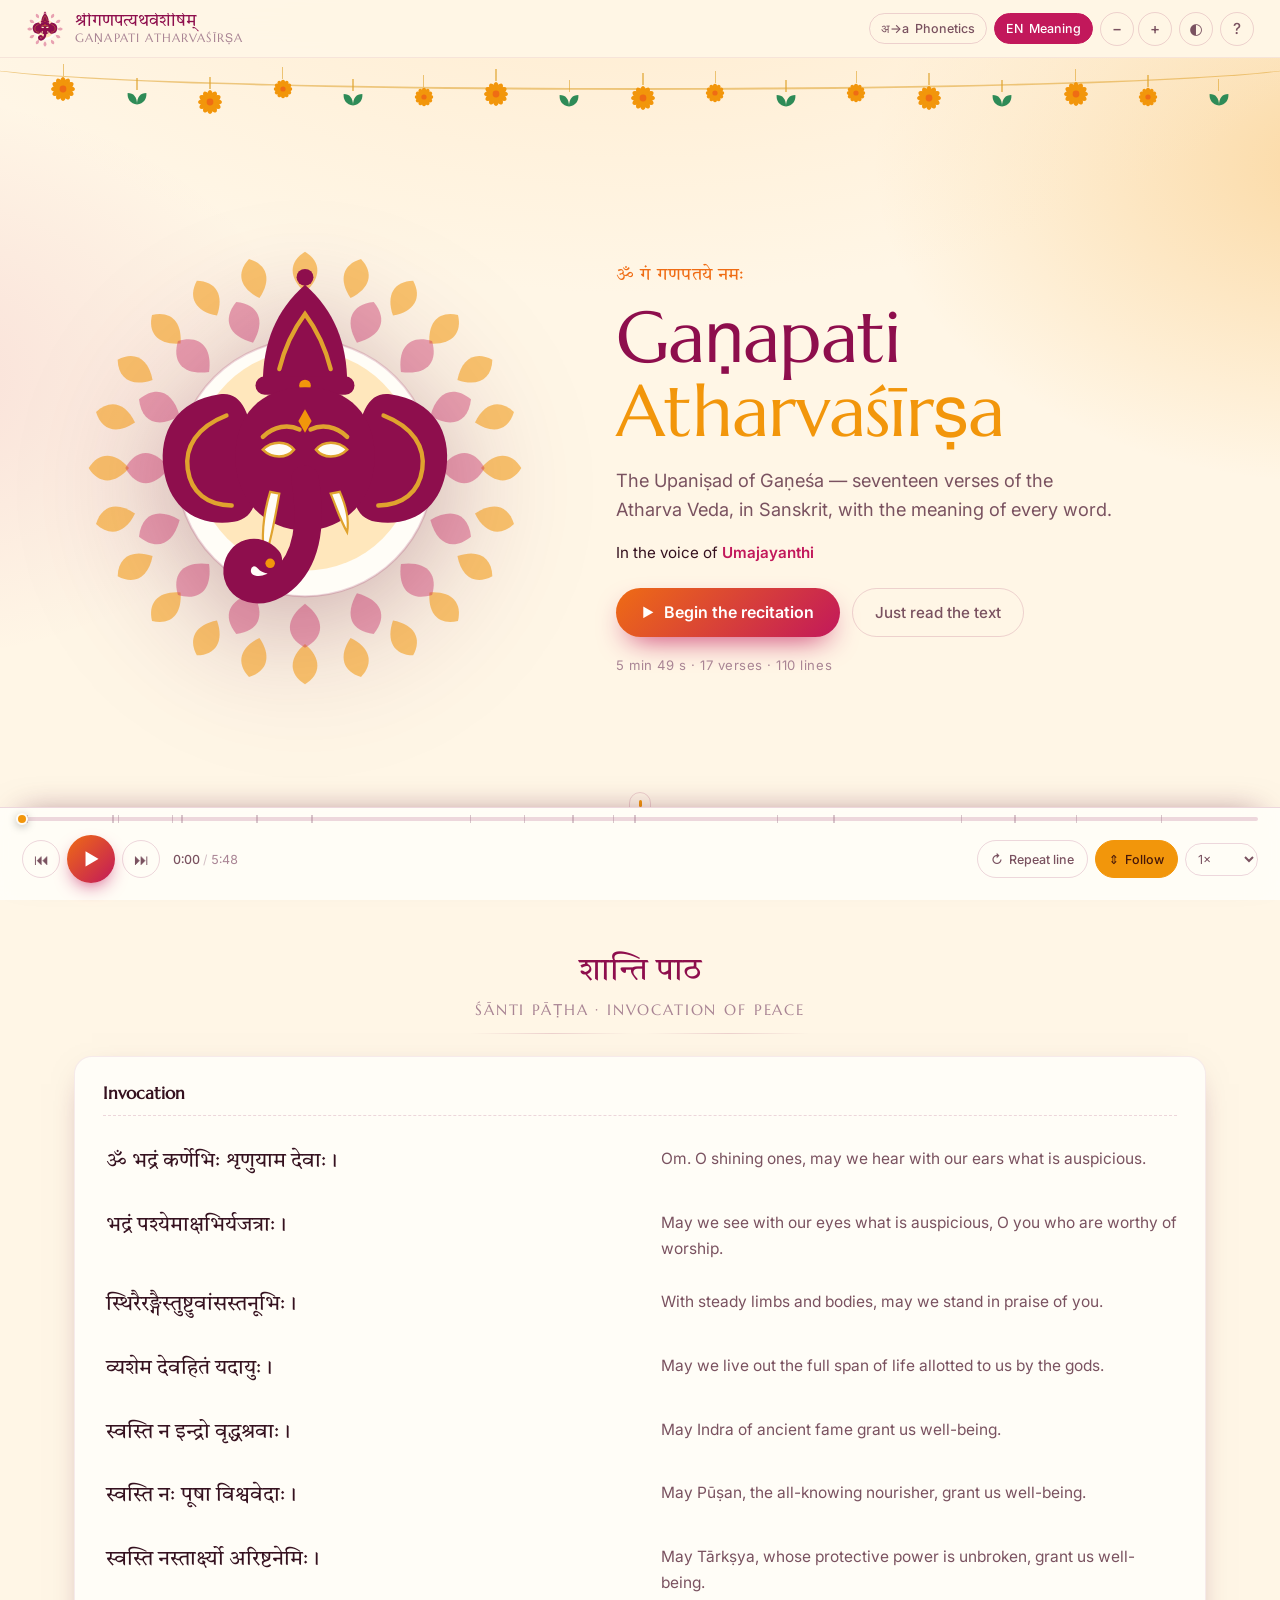
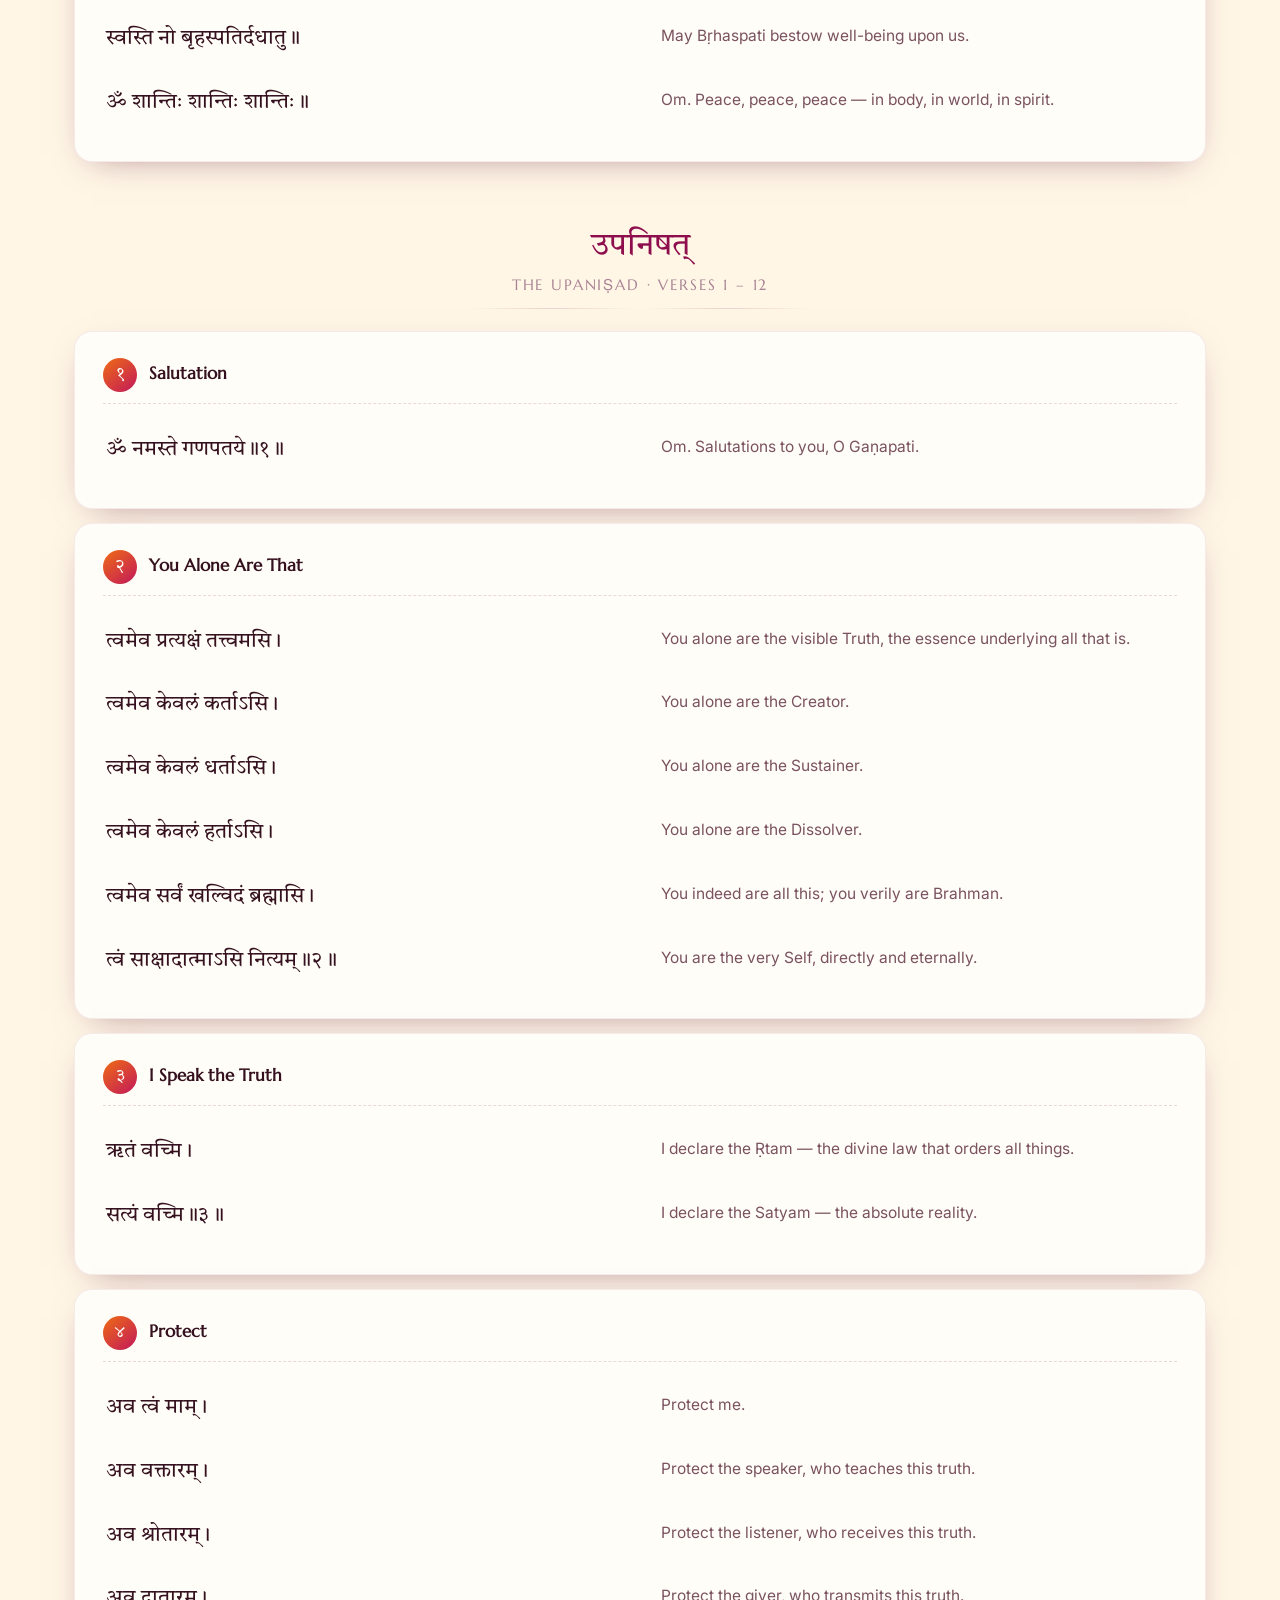
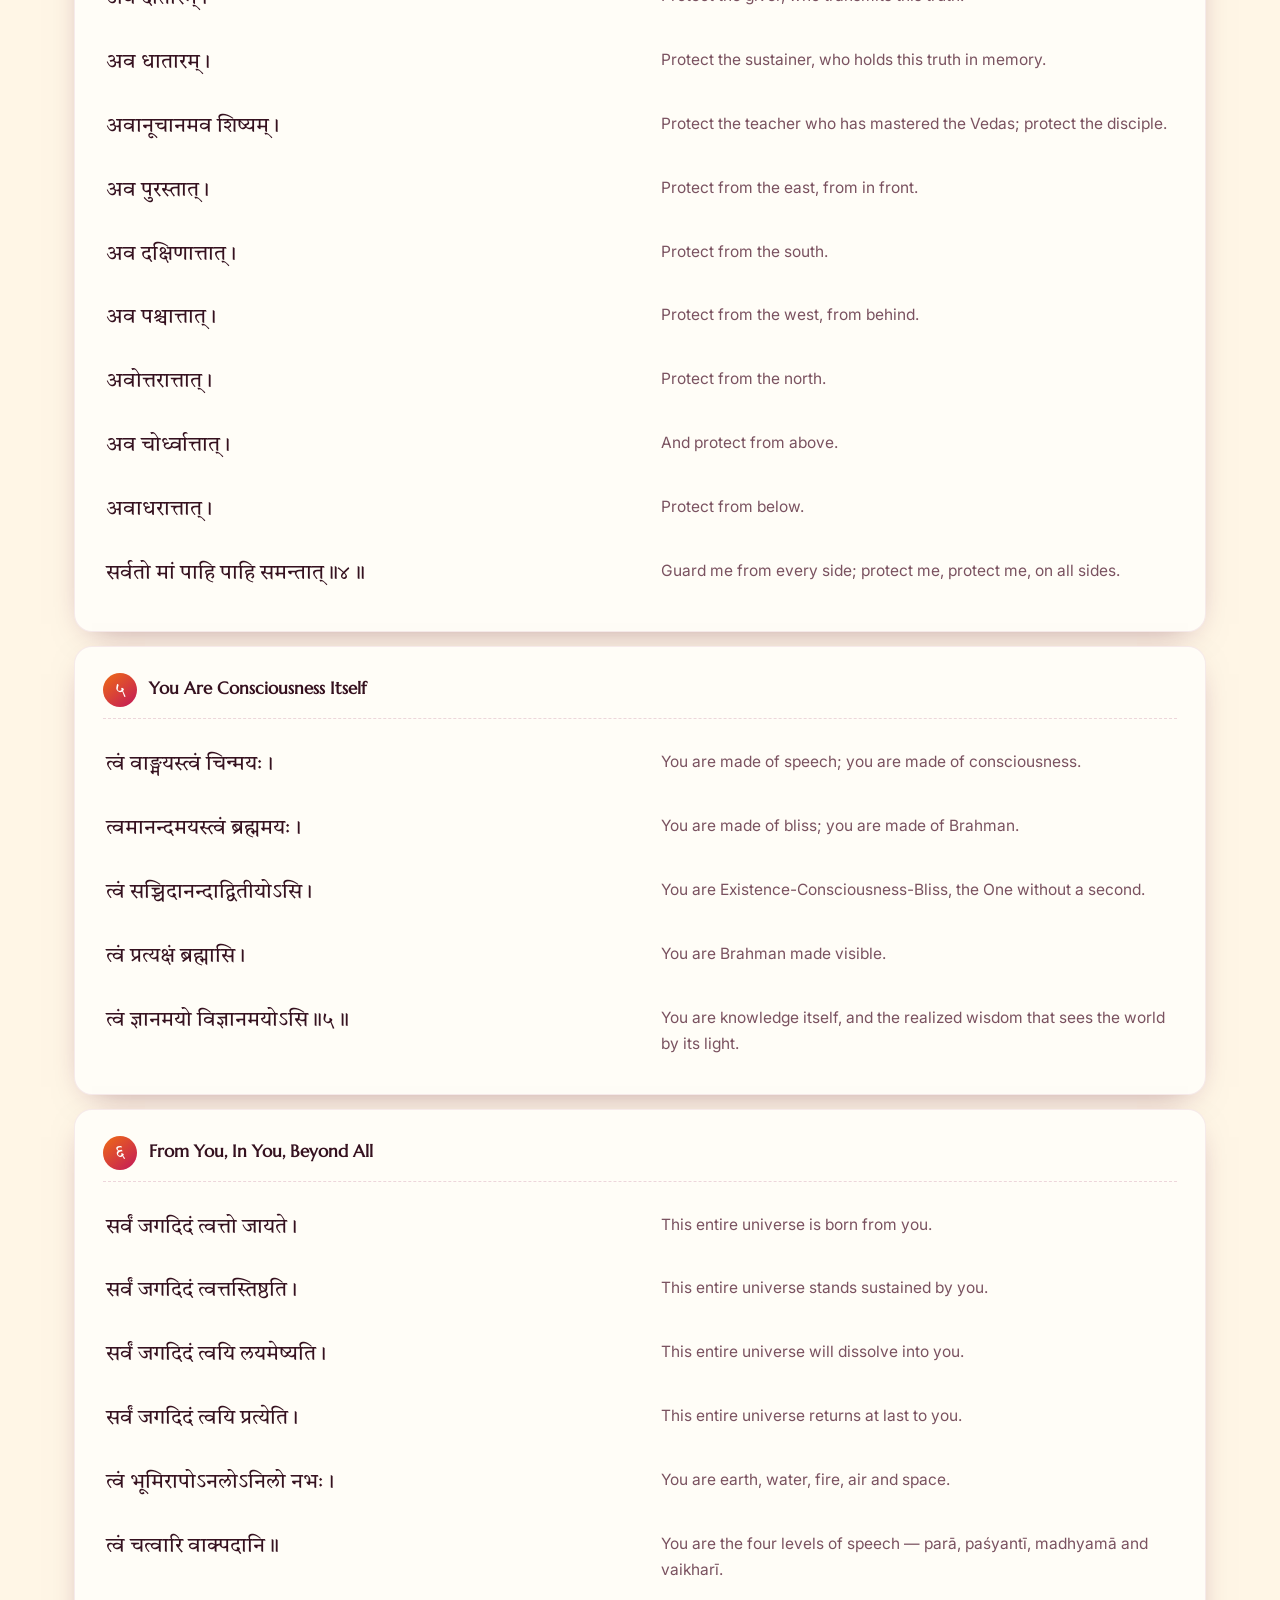
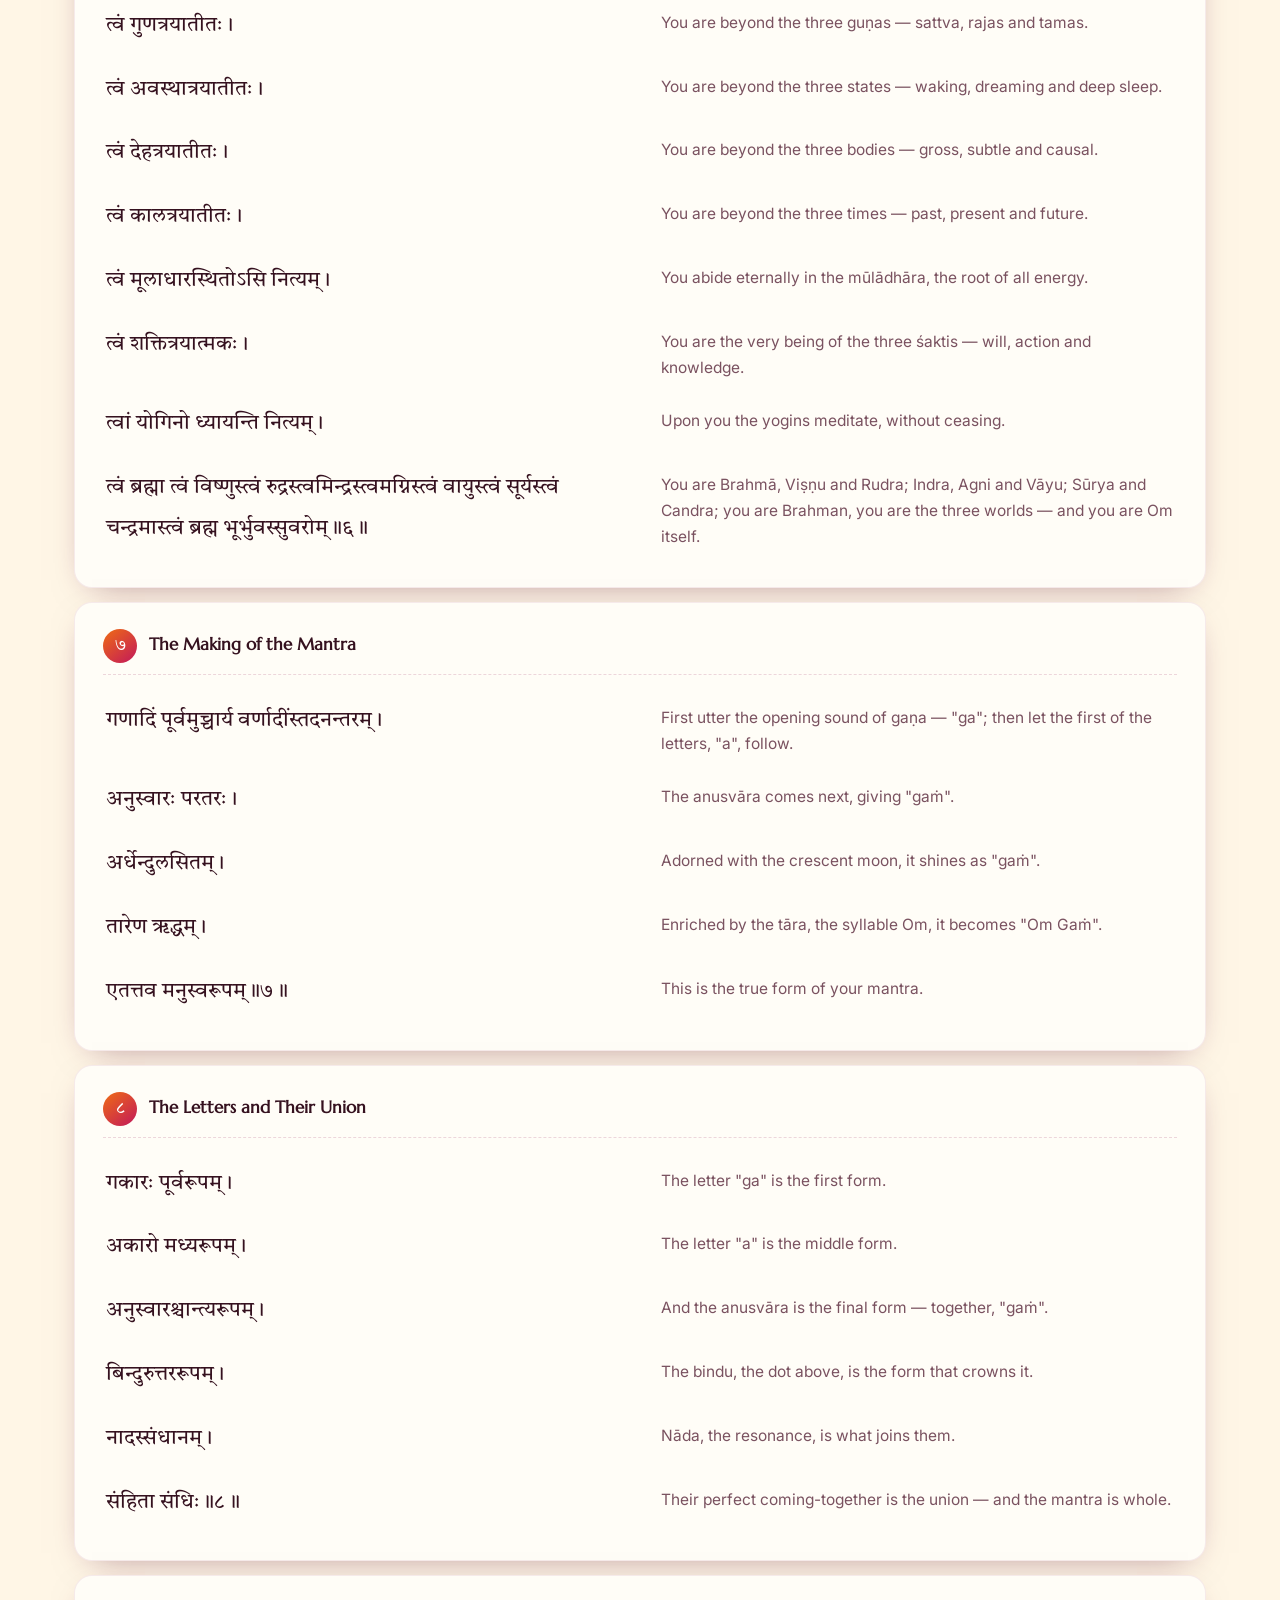
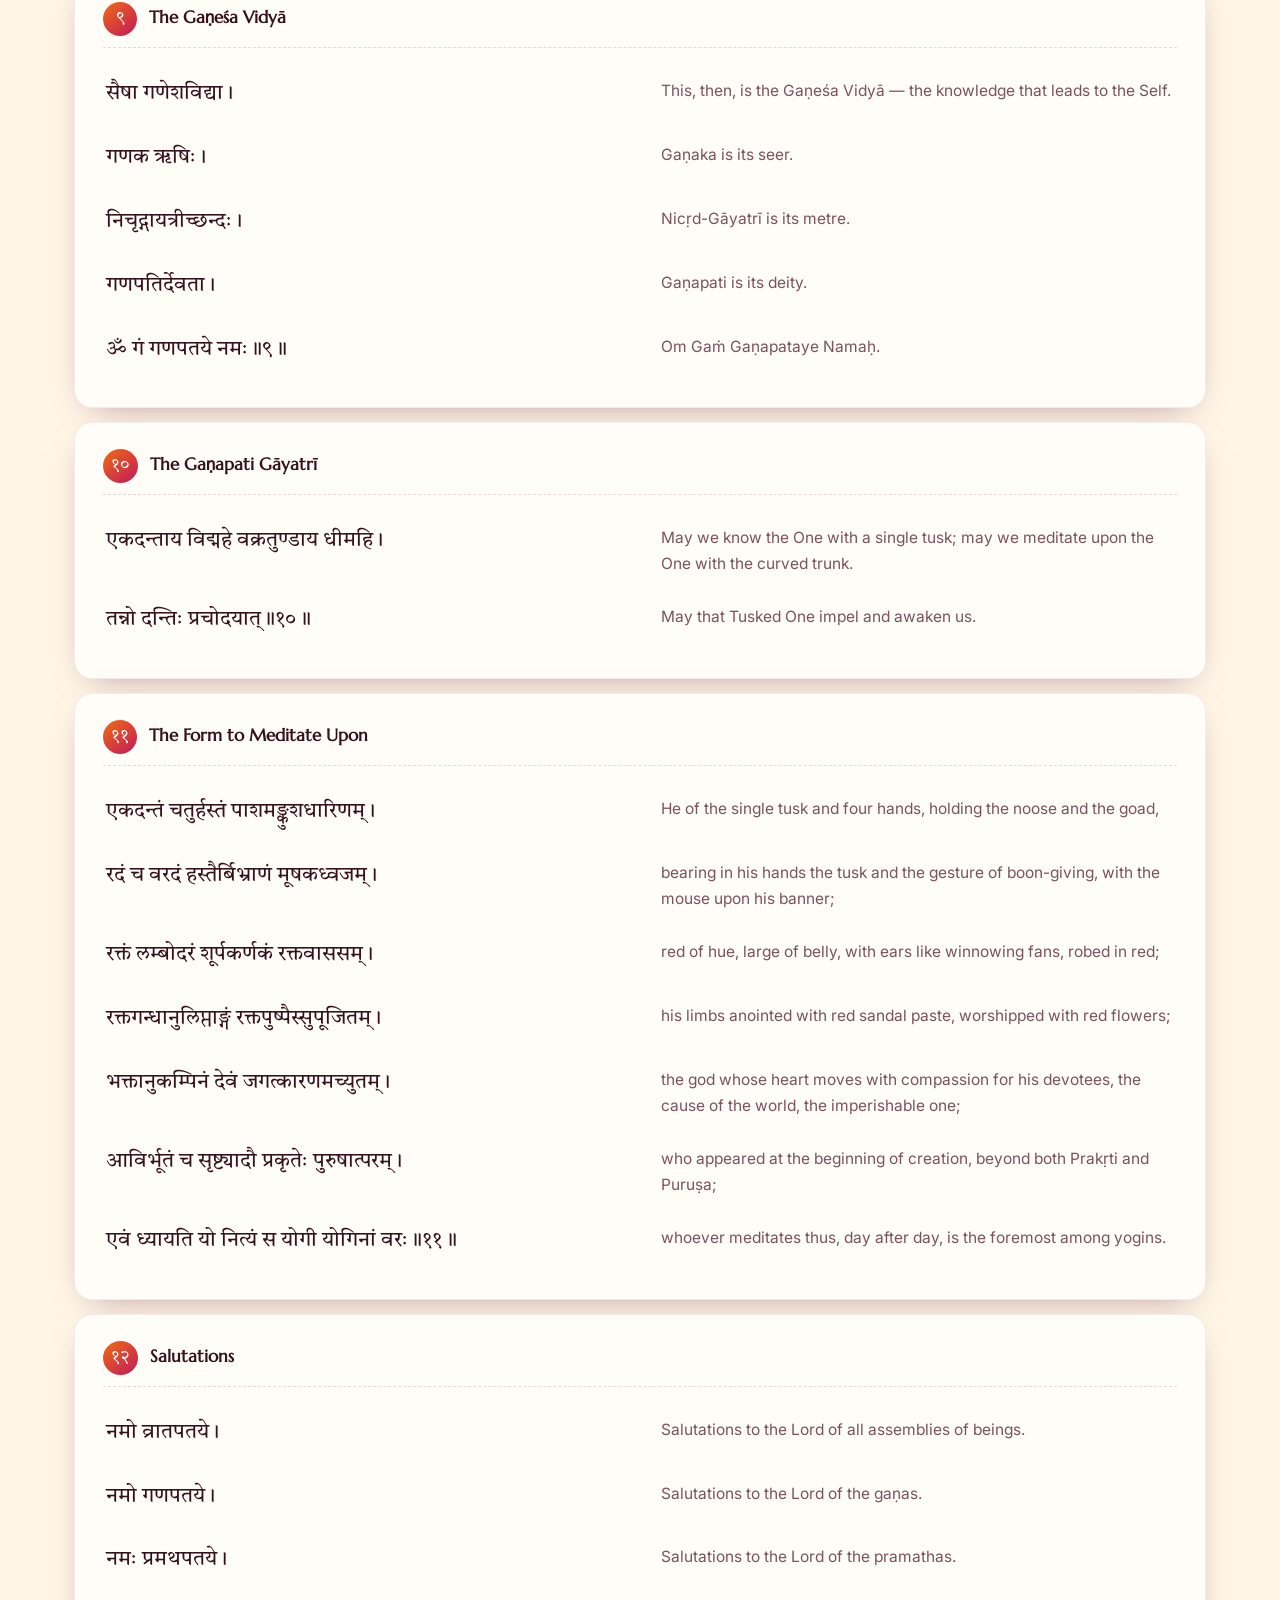
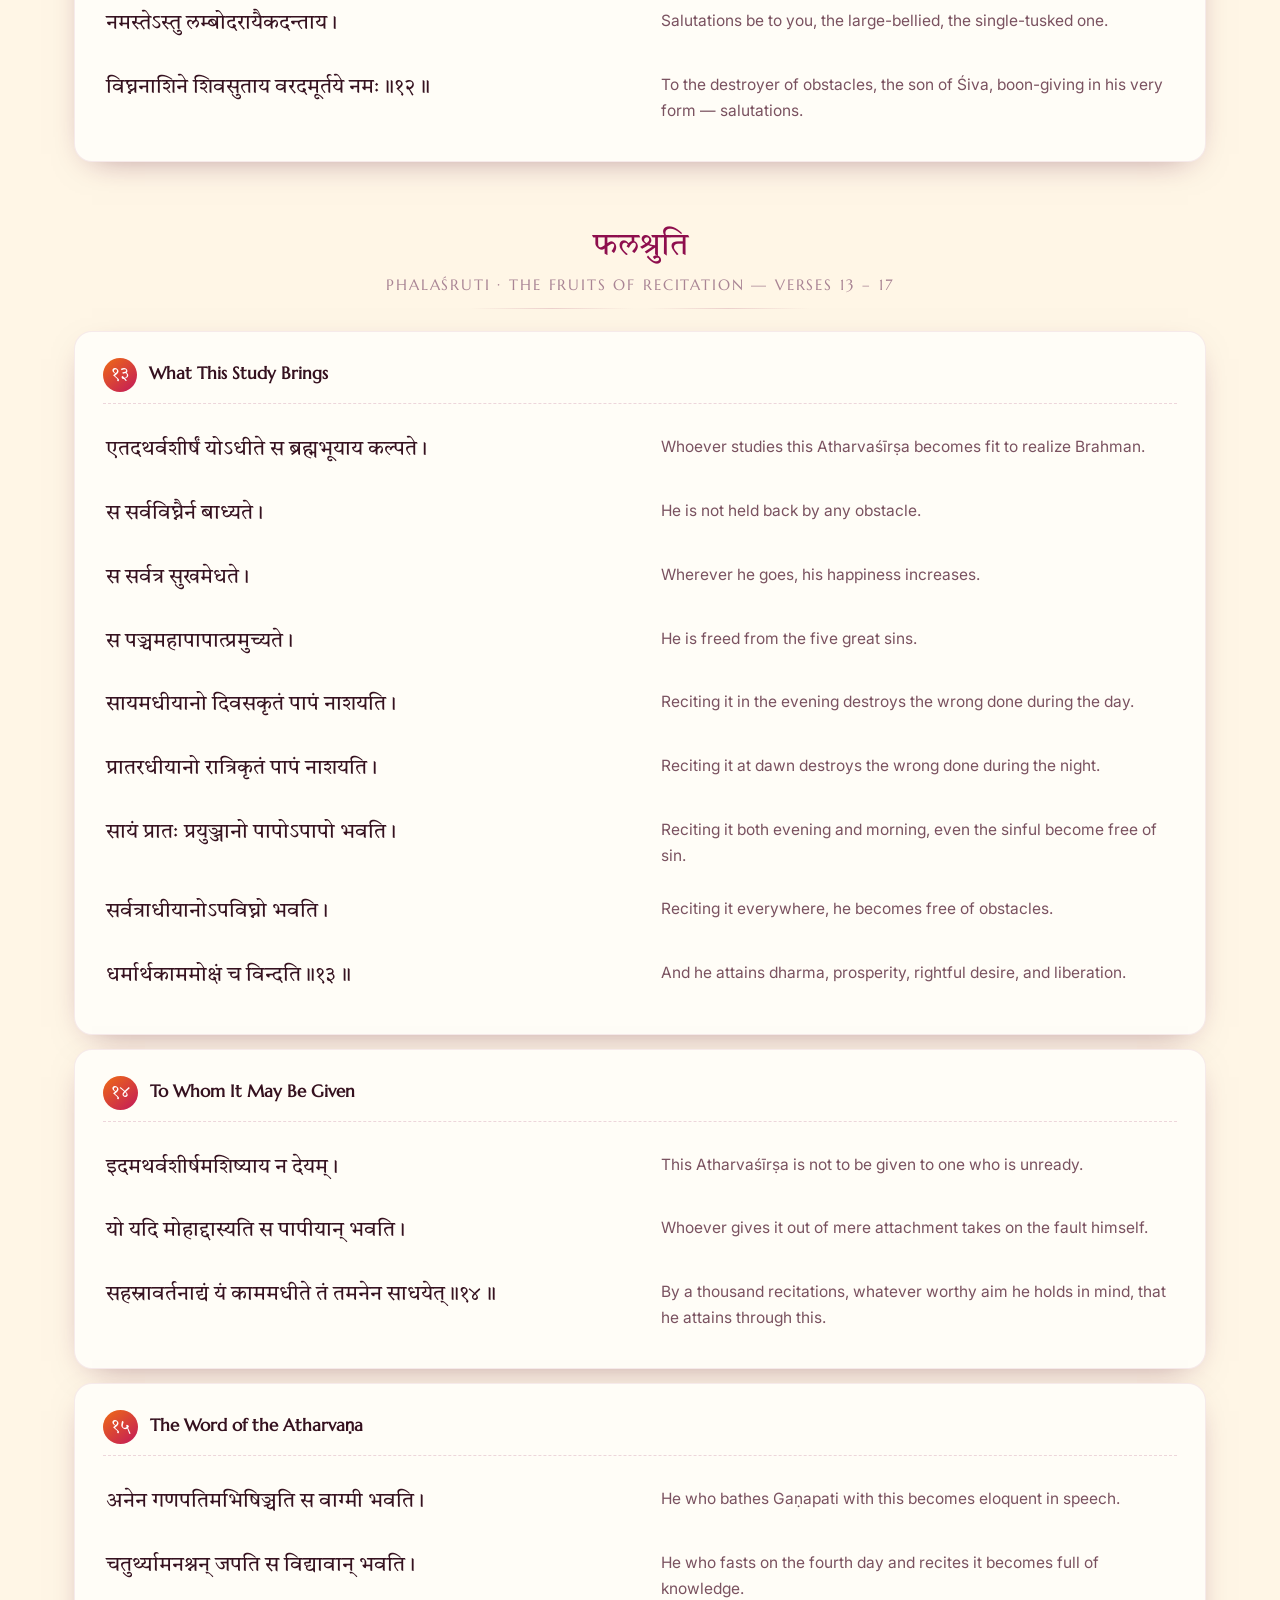
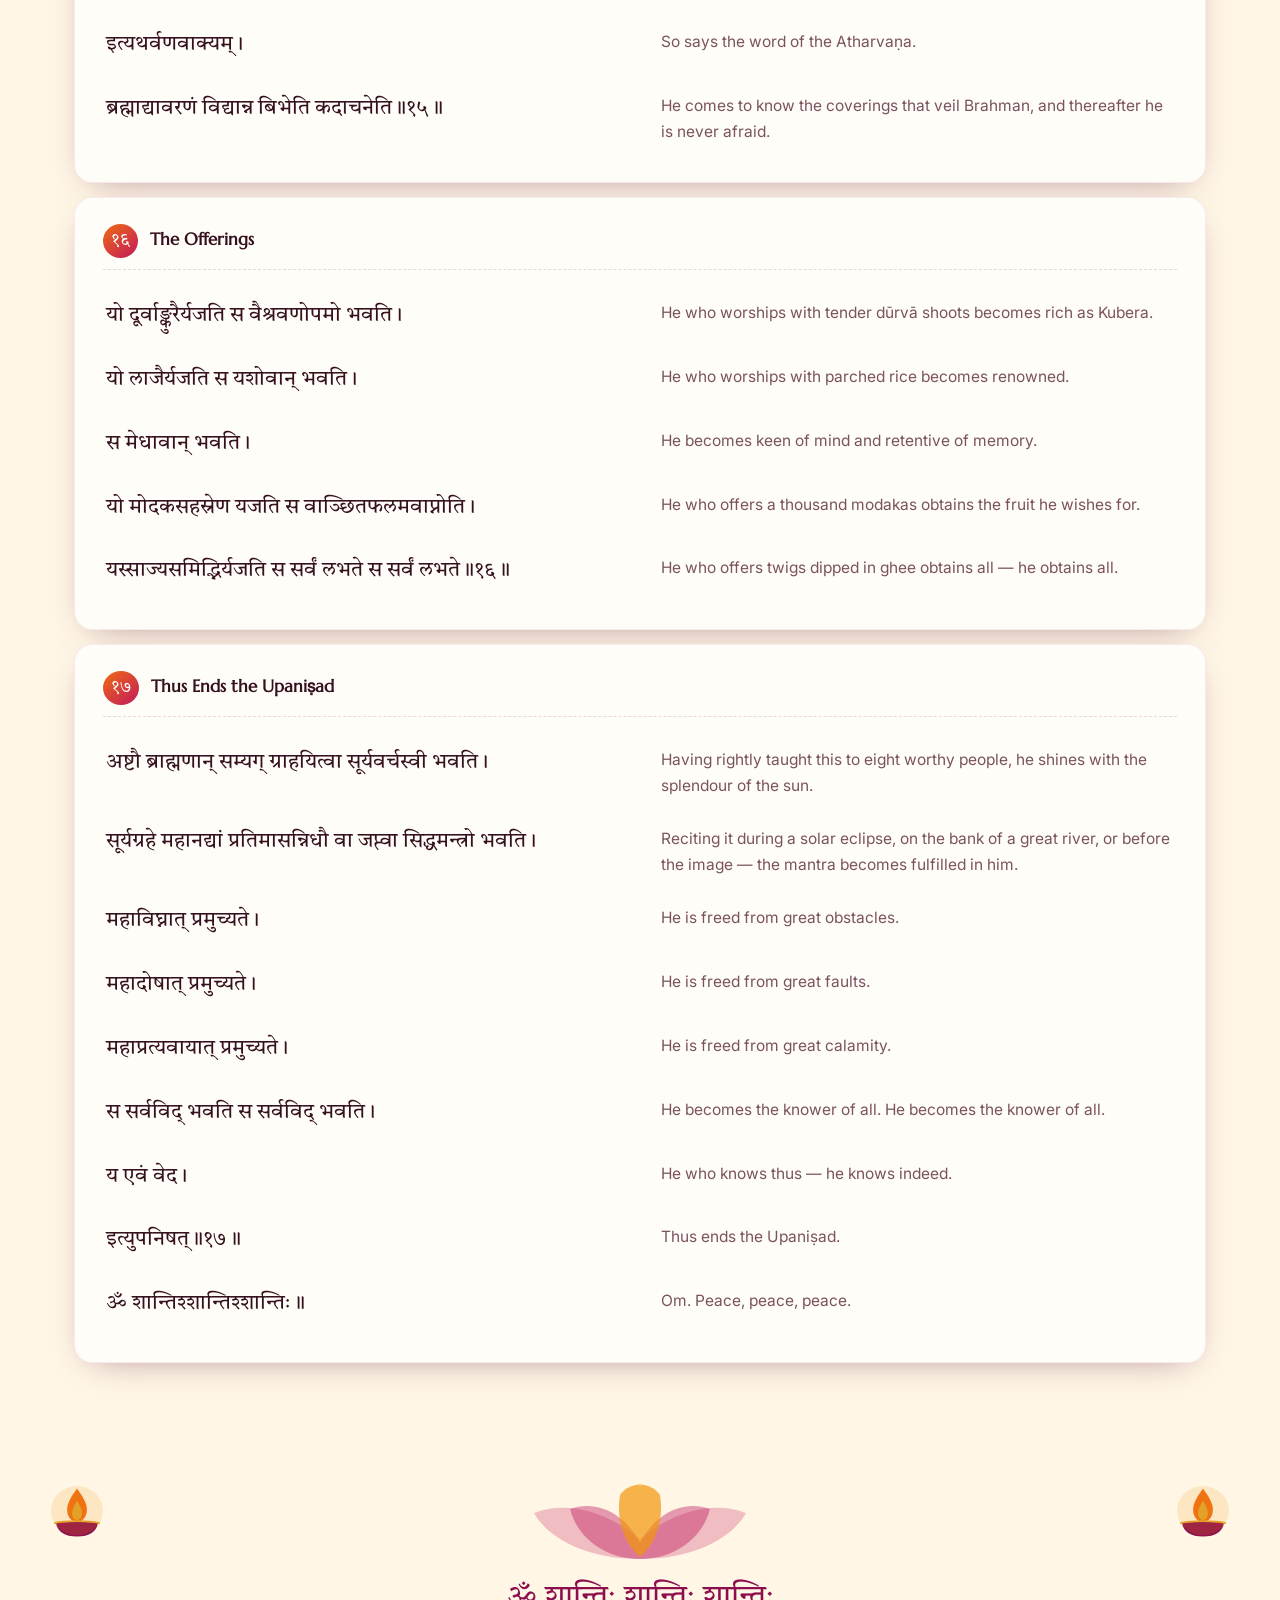
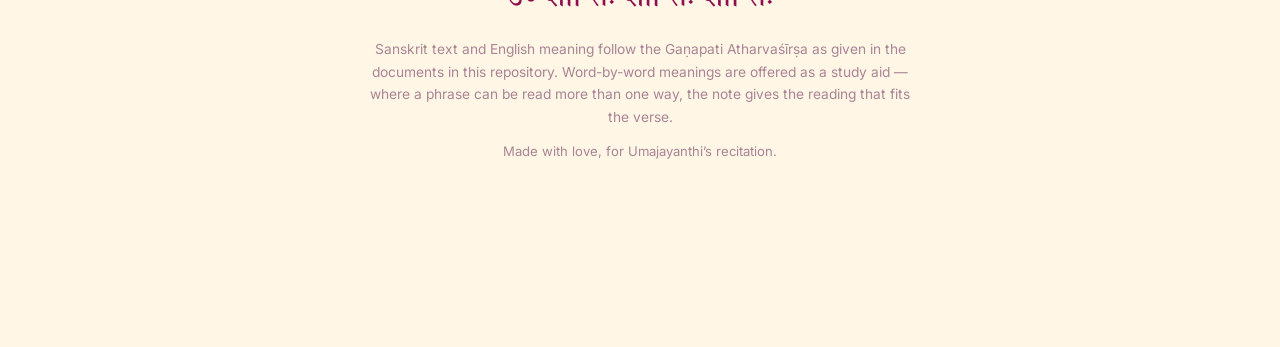
==== commit 811fd950: "Credit Umajayanthi, follow the viewer's colour scheme, add artifact build Names the reciter in the h" ====
--- a/index.html
+++ b/index.html
@@ -51,7 +51,7 @@
     <h1>Gaṇapati<br><span>Atharvaśīrṣa</span></h1>
     <p class="hero-sub">The Upaniṣad of Gaṇeśa — seventeen verses of the Atharva Veda,
        in Sanskrit, with the meaning of every word.</p>
-    <p class="hero-credit" id="heroCredit">Recited by <b>Amma</b></p>
+    <p class="hero-credit" id="heroCredit">In the voice of <b>Umajayanthi</b></p>
     <div class="hero-actions">
       <button class="cta" id="btnBegin">
         <span class="cta-icon" aria-hidden="true">▶</span> Begin the recitation
@@ -78,7 +78,7 @@
     where a phrase can be read more than one way, the note gives the reading that fits
     the verse.
   </p>
-  <p class="foot-small">Made with love, for Amma&rsquo;s recitation.</p>
+  <p class="foot-small">Made with love, for Umajayanthi&rsquo;s recitation.</p>
 </footer>
 
 <!-- ============================== player ============================== -->
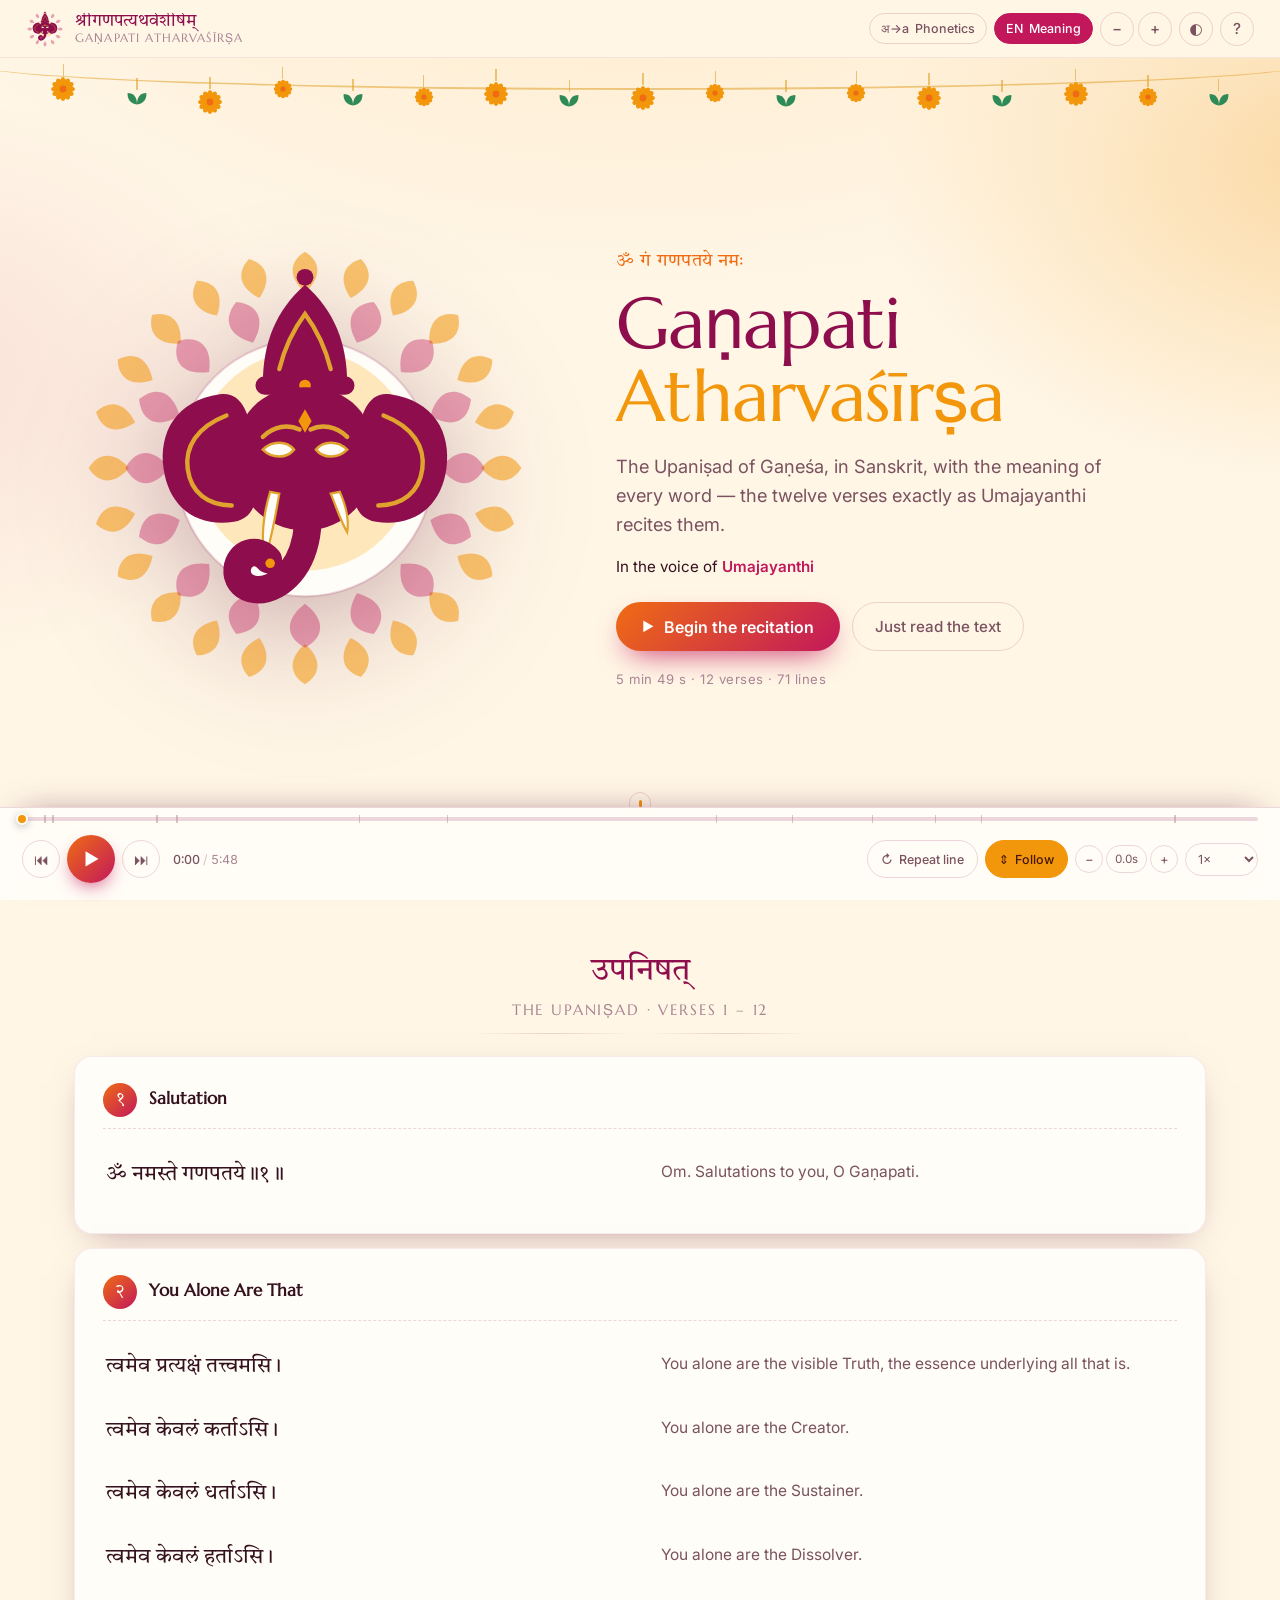
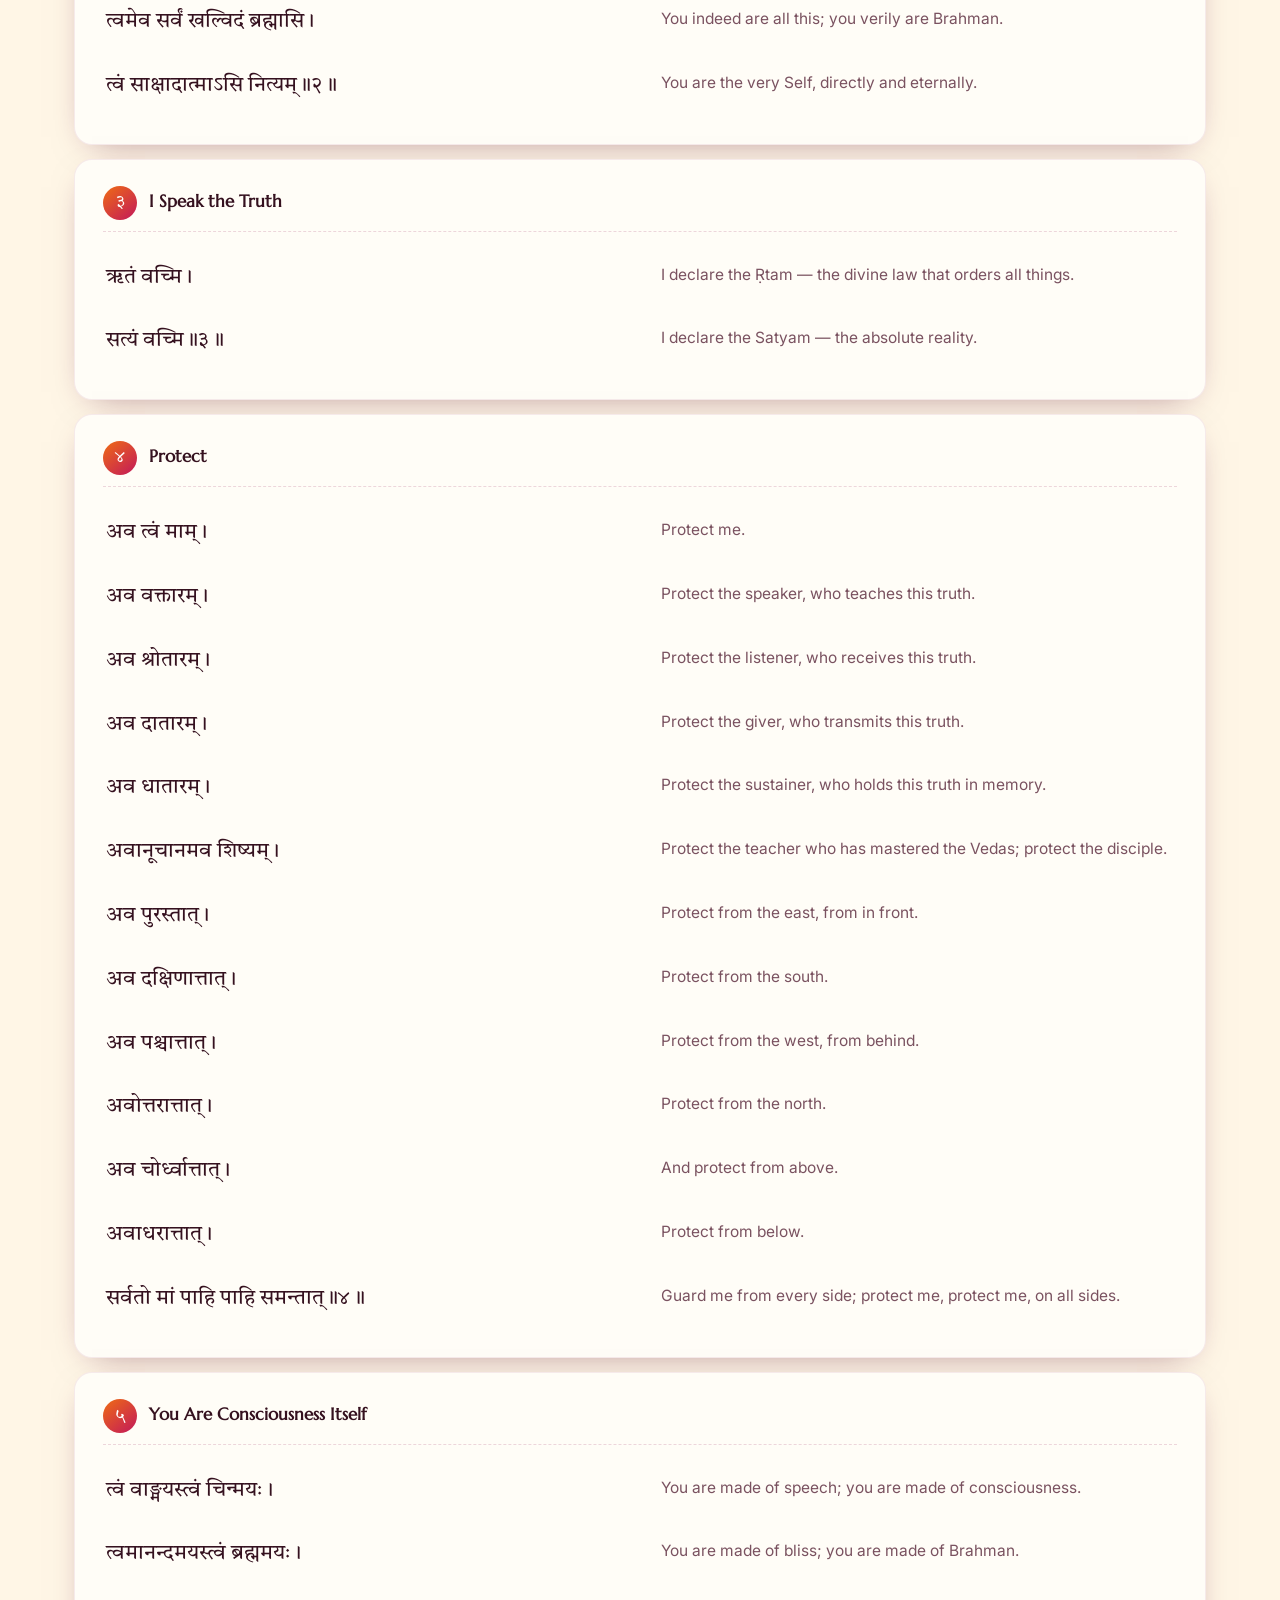
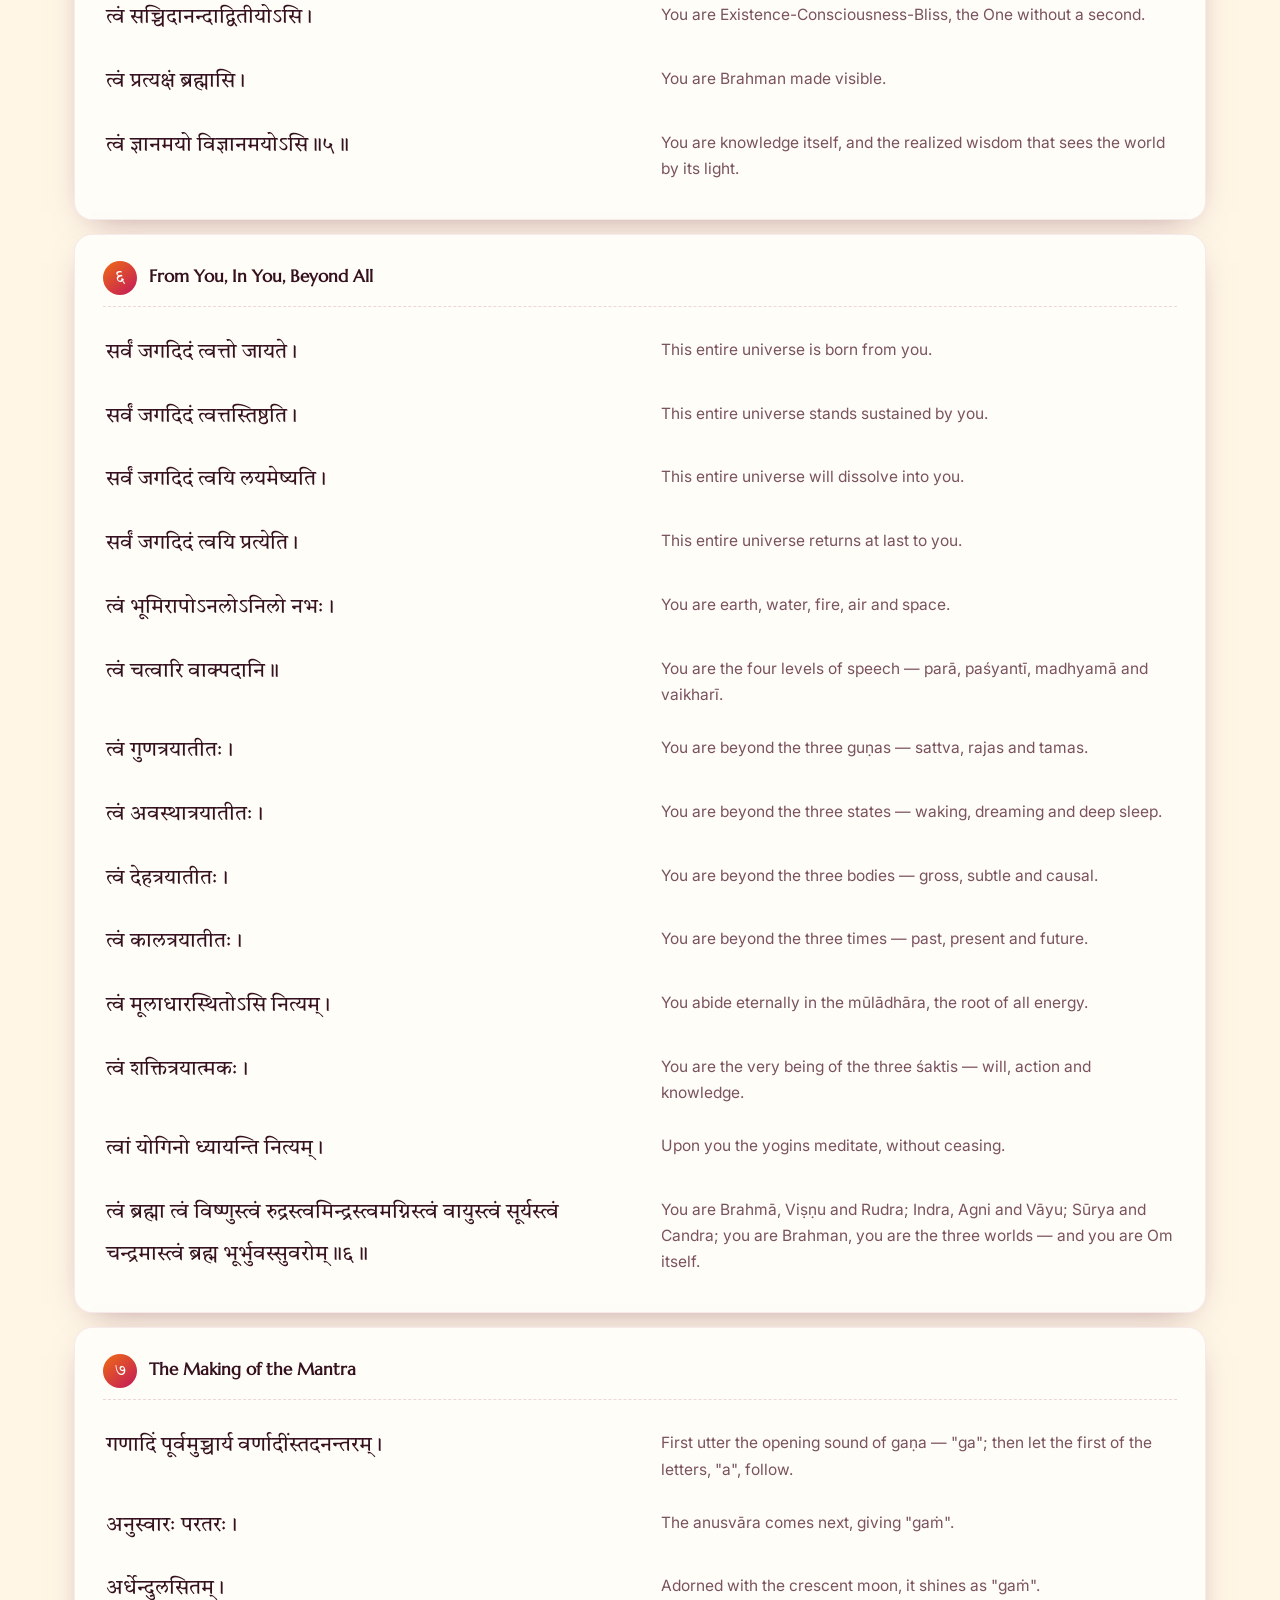
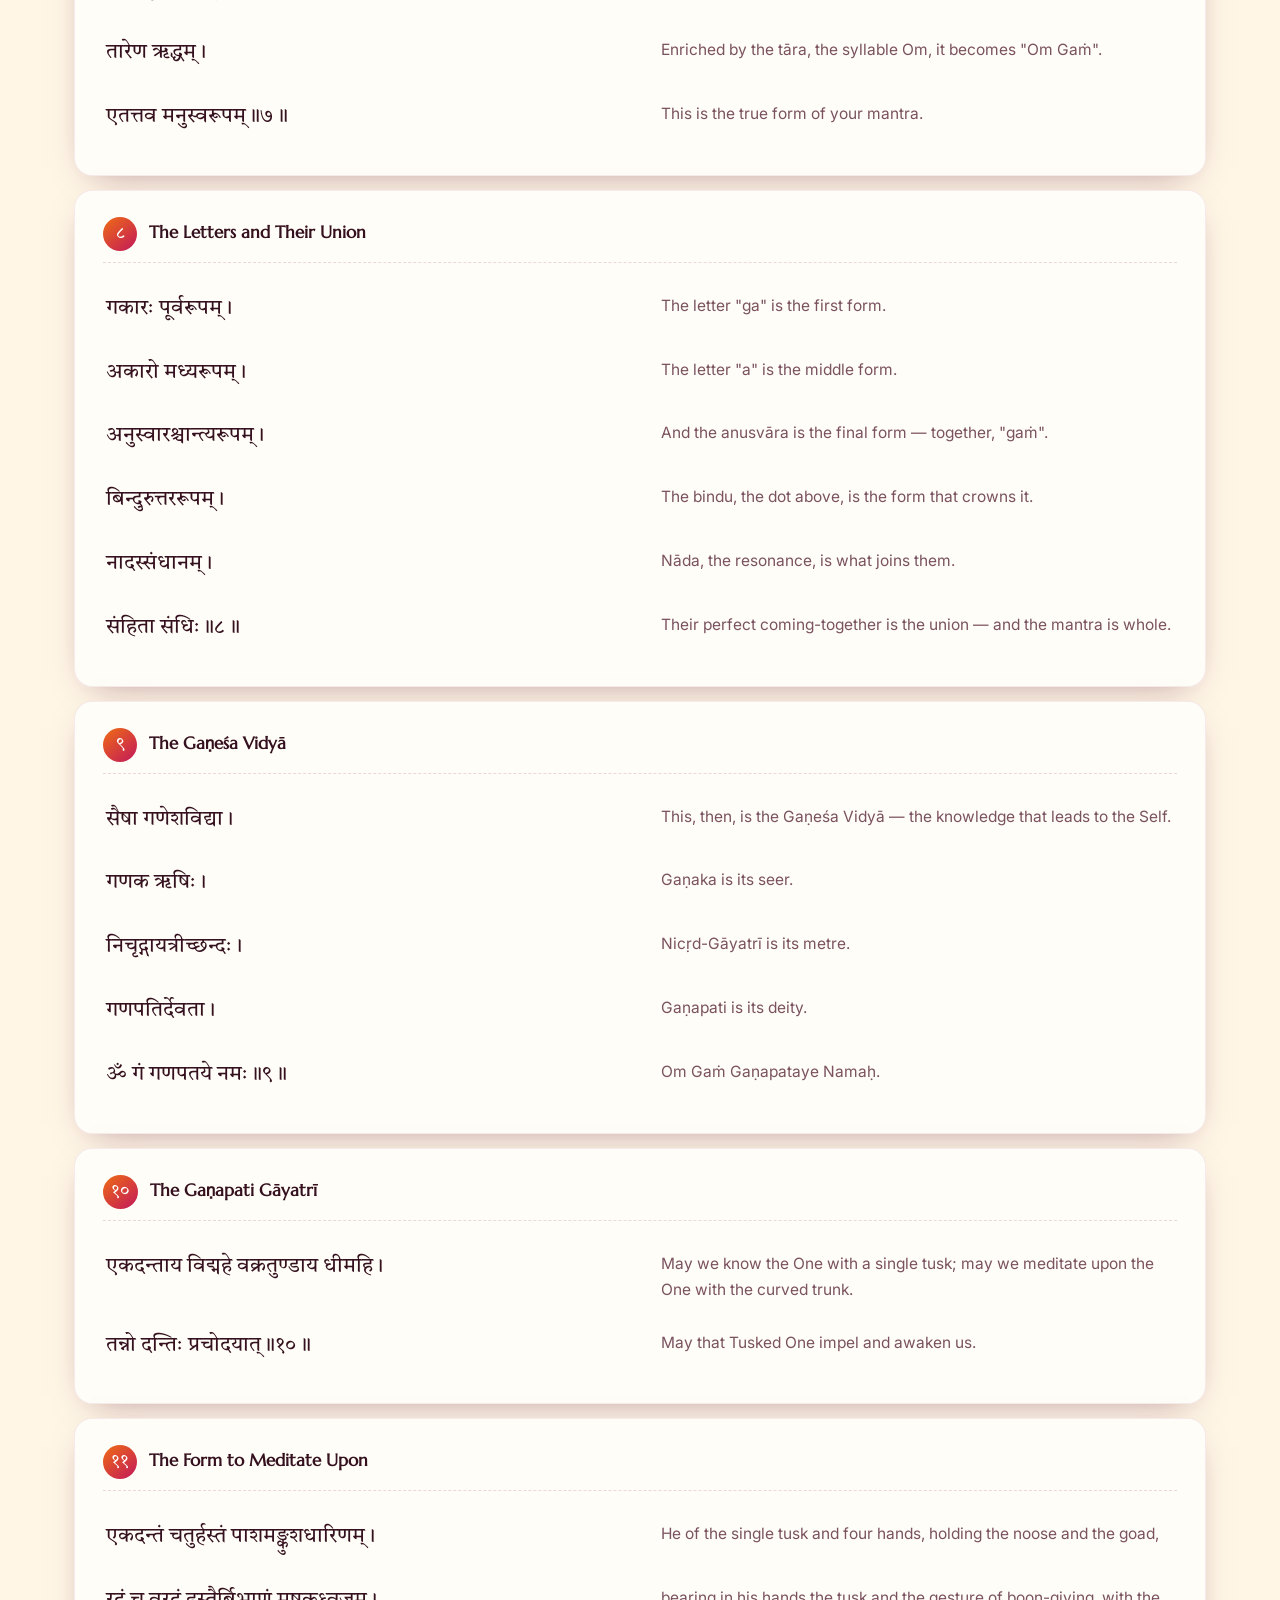
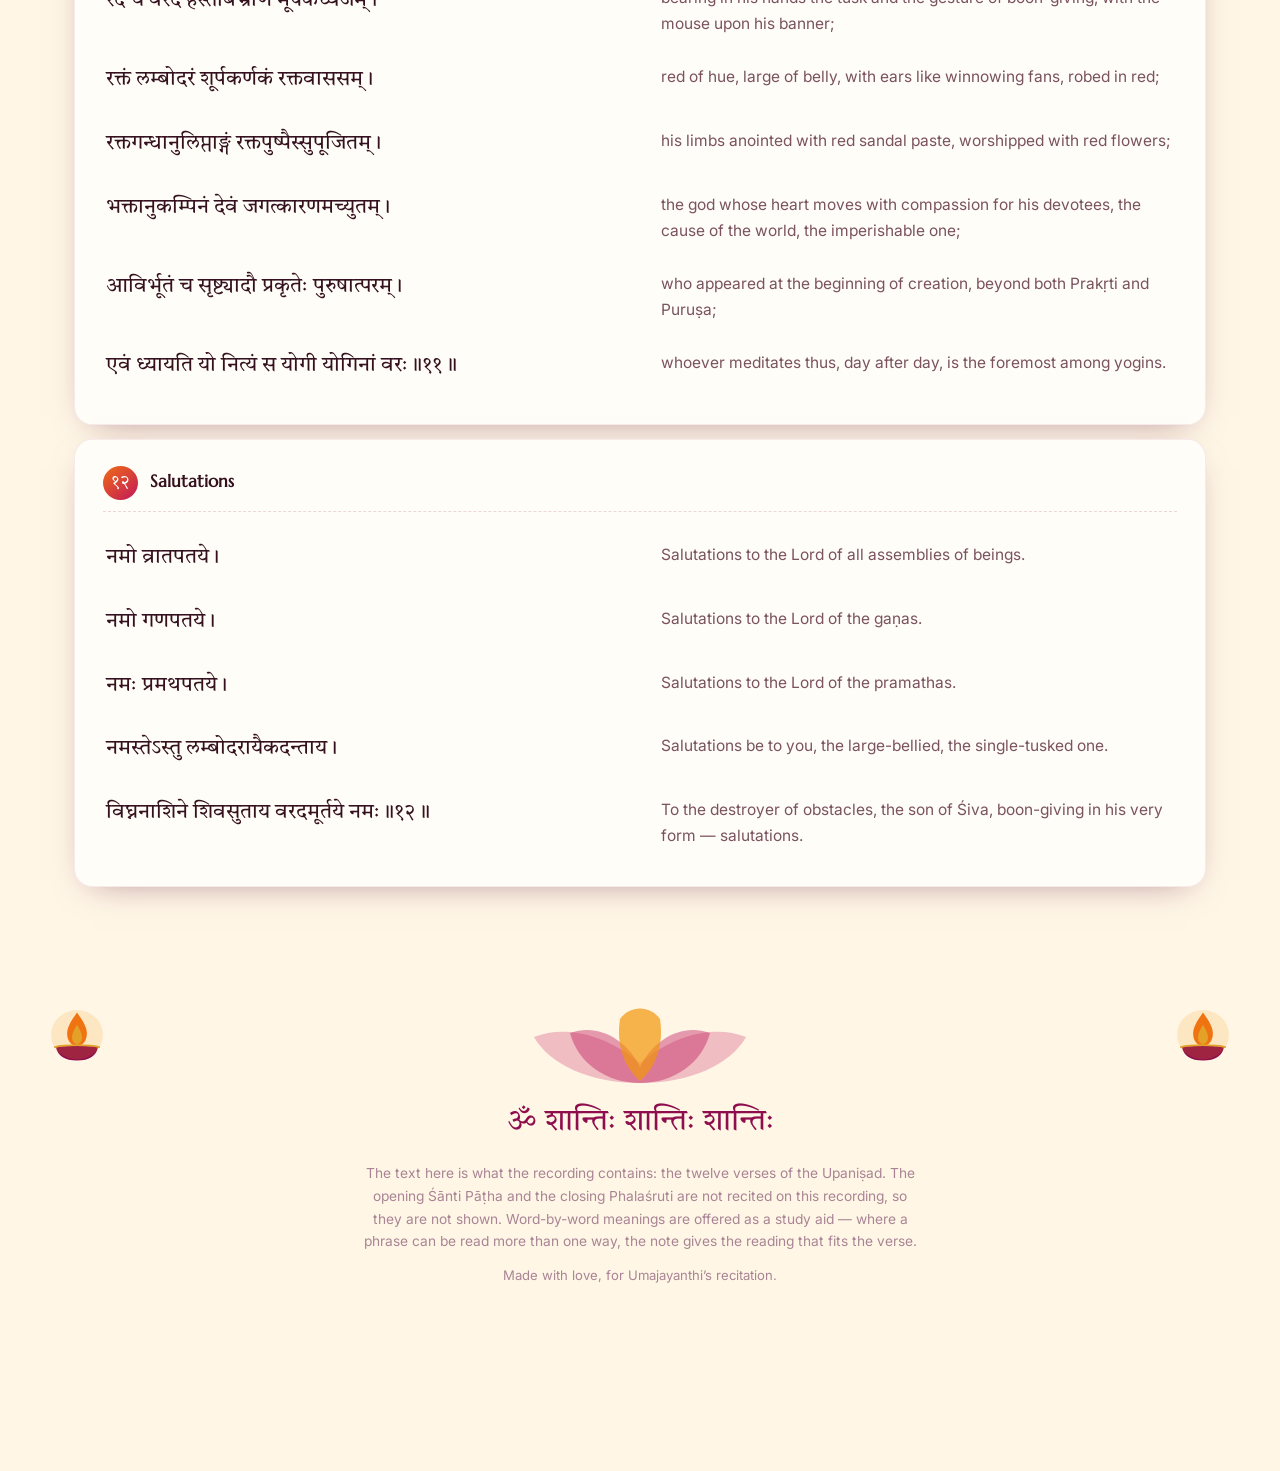
==== commit c87357c2: "Trim the text to what the recording contains, and time it from real taps The recitation covers the t" ====
--- a/index.html
+++ b/index.html
@@ -4,7 +4,7 @@
 <meta charset="utf-8">
 <meta name="viewport" content="width=device-width, initial-scale=1, viewport-fit=cover">
 <title>Gaṇapati Atharvaśīrṣa — Recite Along</title>
-<meta name="description" content="The Gaṇapati Atharvaśīrṣa with Sanskrit, phonetics and English meaning, scrolling in time with a recorded recitation.">
+<meta name="description" content="The Gaṇapati Atharvaśīrṣa with Sanskrit, phonetics and English meaning, scrolling in time with Umajayanthi's recitation.">
 <meta name="theme-color" content="#7B1341">
 <link rel="icon" href="data:image/svg+xml,%3Csvg xmlns='http://www.w3.org/2000/svg' viewBox='0 0 100 100'%3E%3Ctext y='78' x='50' font-size='78' text-anchor='middle'%3E%F0%9F%95%89%EF%B8%8F%3C/text%3E%3C/svg%3E">
 <link rel="preconnect" href="https://fonts.googleapis.com">
@@ -49,8 +49,8 @@
   <div class="hero-copy">
     <p class="hero-eyebrow">ॐ गं गणपतये नमः</p>
     <h1>Gaṇapati<br><span>Atharvaśīrṣa</span></h1>
-    <p class="hero-sub">The Upaniṣad of Gaṇeśa — seventeen verses of the Atharva Veda,
-       in Sanskrit, with the meaning of every word.</p>
+    <p class="hero-sub">The Upaniṣad of Gaṇeśa, in Sanskrit, with the meaning of every word —
+       the twelve verses exactly as Umajayanthi recites them.</p>
     <p class="hero-credit" id="heroCredit">In the voice of <b>Umajayanthi</b></p>
     <div class="hero-actions">
       <button class="cta" id="btnBegin">
@@ -73,10 +73,11 @@
   <div class="foot-art" id="footArt" aria-hidden="true"></div>
   <p class="foot-om">ॐ शान्तिः शान्तिः शान्तिः</p>
   <p class="foot-note">
-    Sanskrit text and English meaning follow the Gaṇapati Atharvaśīrṣa as given in the
-    documents in this repository. Word-by-word meanings are offered as a study aid —
-    where a phrase can be read more than one way, the note gives the reading that fits
-    the verse.
+    The text here is what the recording contains: the twelve verses of the Upaniṣad.
+    The opening Śānti Pāṭha and the closing Phalaśruti are not recited on this
+    recording, so they are not shown. Word-by-word meanings are offered as a study
+    aid — where a phrase can be read more than one way, the note gives the reading
+    that fits the verse.
   </p>
   <p class="foot-small">Made with love, for Umajayanthi&rsquo;s recitation.</p>
 </footer>
@@ -112,6 +113,11 @@
       <button class="pbtn wide" id="btnFollow" aria-pressed="true" title="Let the page scroll with the voice (f)">
         <span aria-hidden="true">⇕</span><span class="lbl">Follow</span>
       </button>
+      <span class="nudge" role="group" aria-label="Sync offset">
+        <button class="pbtn sm" id="btnEarlier" title="Words appear too late — shift the text earlier (,)">−</button>
+        <button class="pbtn sm val" id="btnOffset" title="Sync offset — click to reset">0.0s</button>
+        <button class="pbtn sm" id="btnLater" title="Words appear too early — shift the text later (.)">+</button>
+      </span>
       <label class="rate">
         <span class="sr">Speed</span>
         <select id="rate">
@@ -149,6 +155,7 @@
       <dt>P</dt><dd>Show the phonetic reading</dd>
       <dt>E</dt><dd>Show or hide the English meaning</dd>
       <dt>T</dt><dd>Day or evening colours</dd>
+      <dt>, .</dt><dd>Nudge the text earlier or later against the voice</dd>
       <dt>+ −</dt><dd>Text size</dd>
       <dt>Esc</dt><dd>Close this</dd>
     </dl>
--- a/assets/css/style.css
+++ b/assets/css/style.css
@@ -491,6 +491,11 @@
 }
 .pbtn.play:hover { filter: brightness(1.07); color: #fff; }
 
+.nudge { display: flex; align-items: center; gap: 3px; }
+.pbtn.sm { width: 28px; height: 28px; font-size: .82rem; }
+.pbtn.sm.val { width: auto; padding: 0 8px; font-size: .72rem; font-variant-numeric: tabular-nums; }
+.pbtn.sm.val.set { background: var(--marigold); border-color: var(--marigold); color: #46170A; font-weight: 600; }
+
 .time { font-size: .78rem; color: var(--ink-faint); margin-left: 6px; white-space: nowrap; font-variant-numeric: tabular-nums; }
 .time b { color: var(--ink-soft); font-weight: 500; }
 .time i { margin: 0 3px; font-style: normal; opacity: .5; }
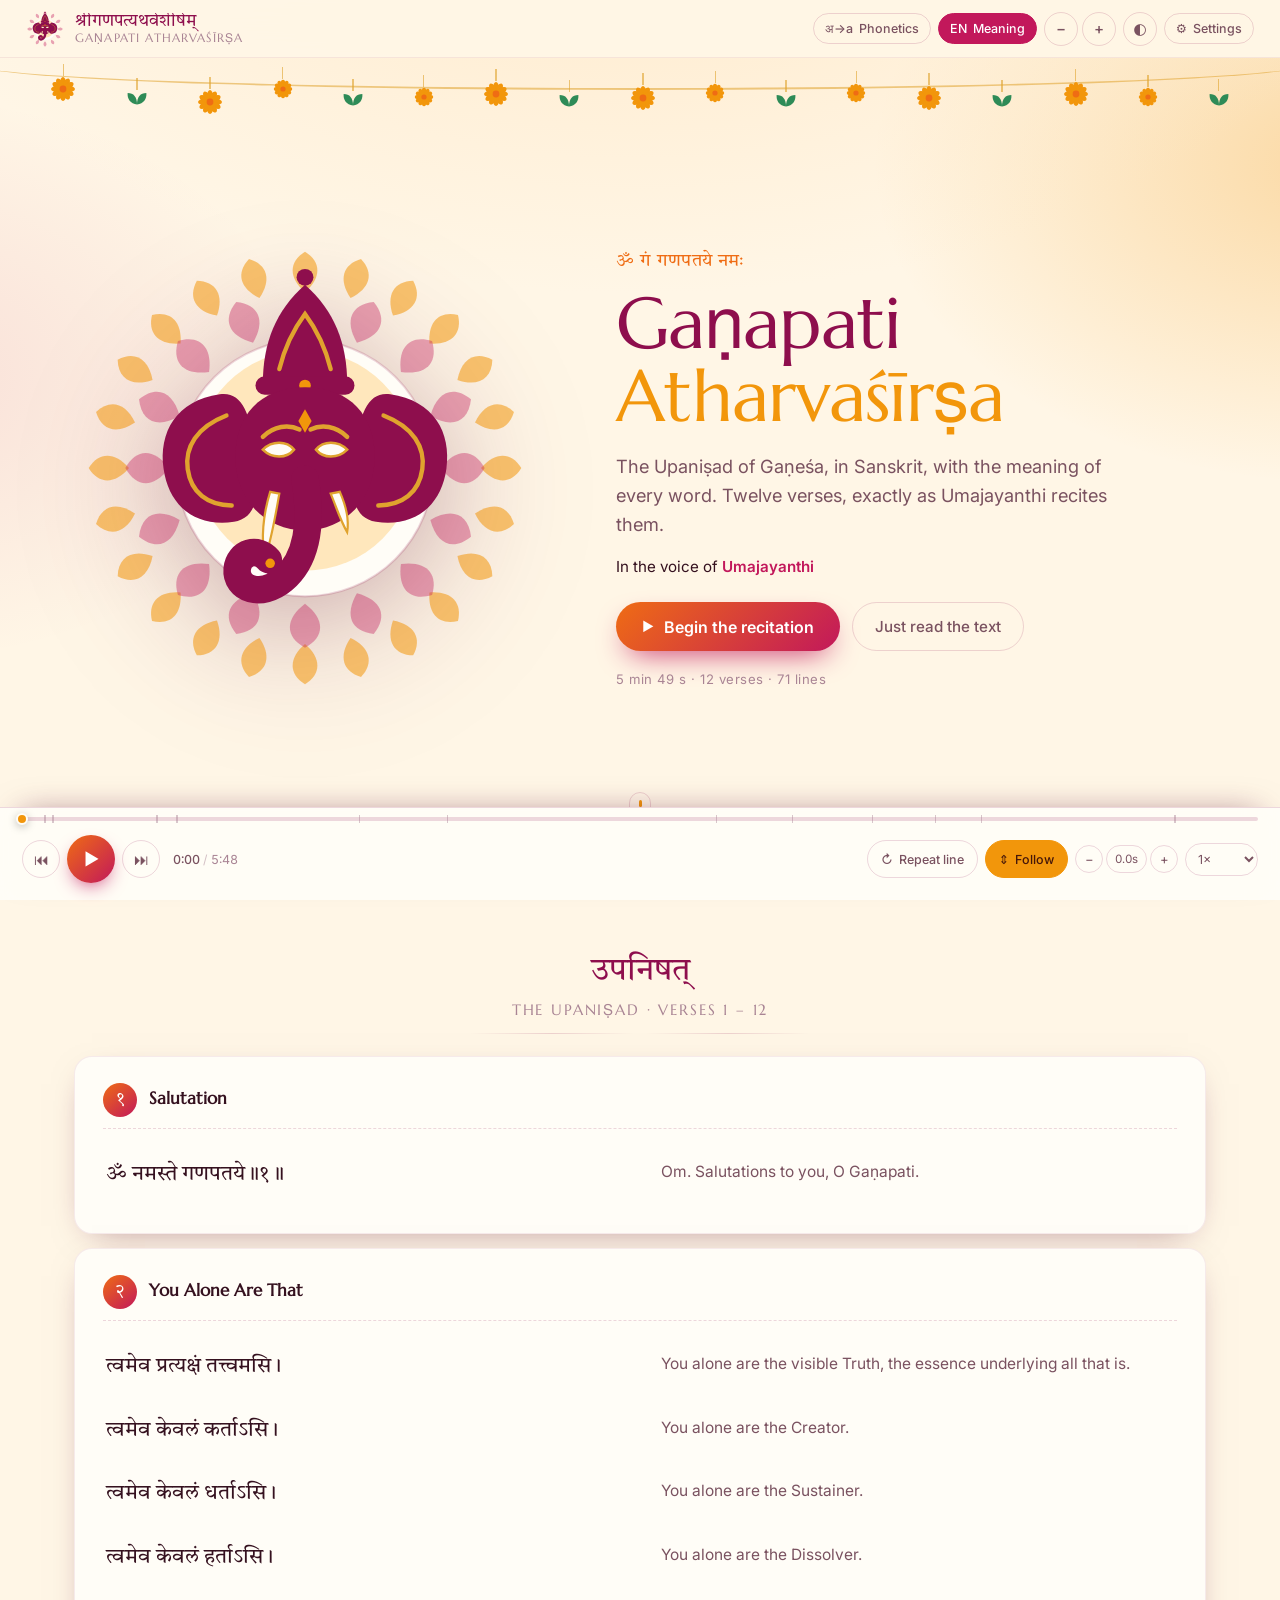
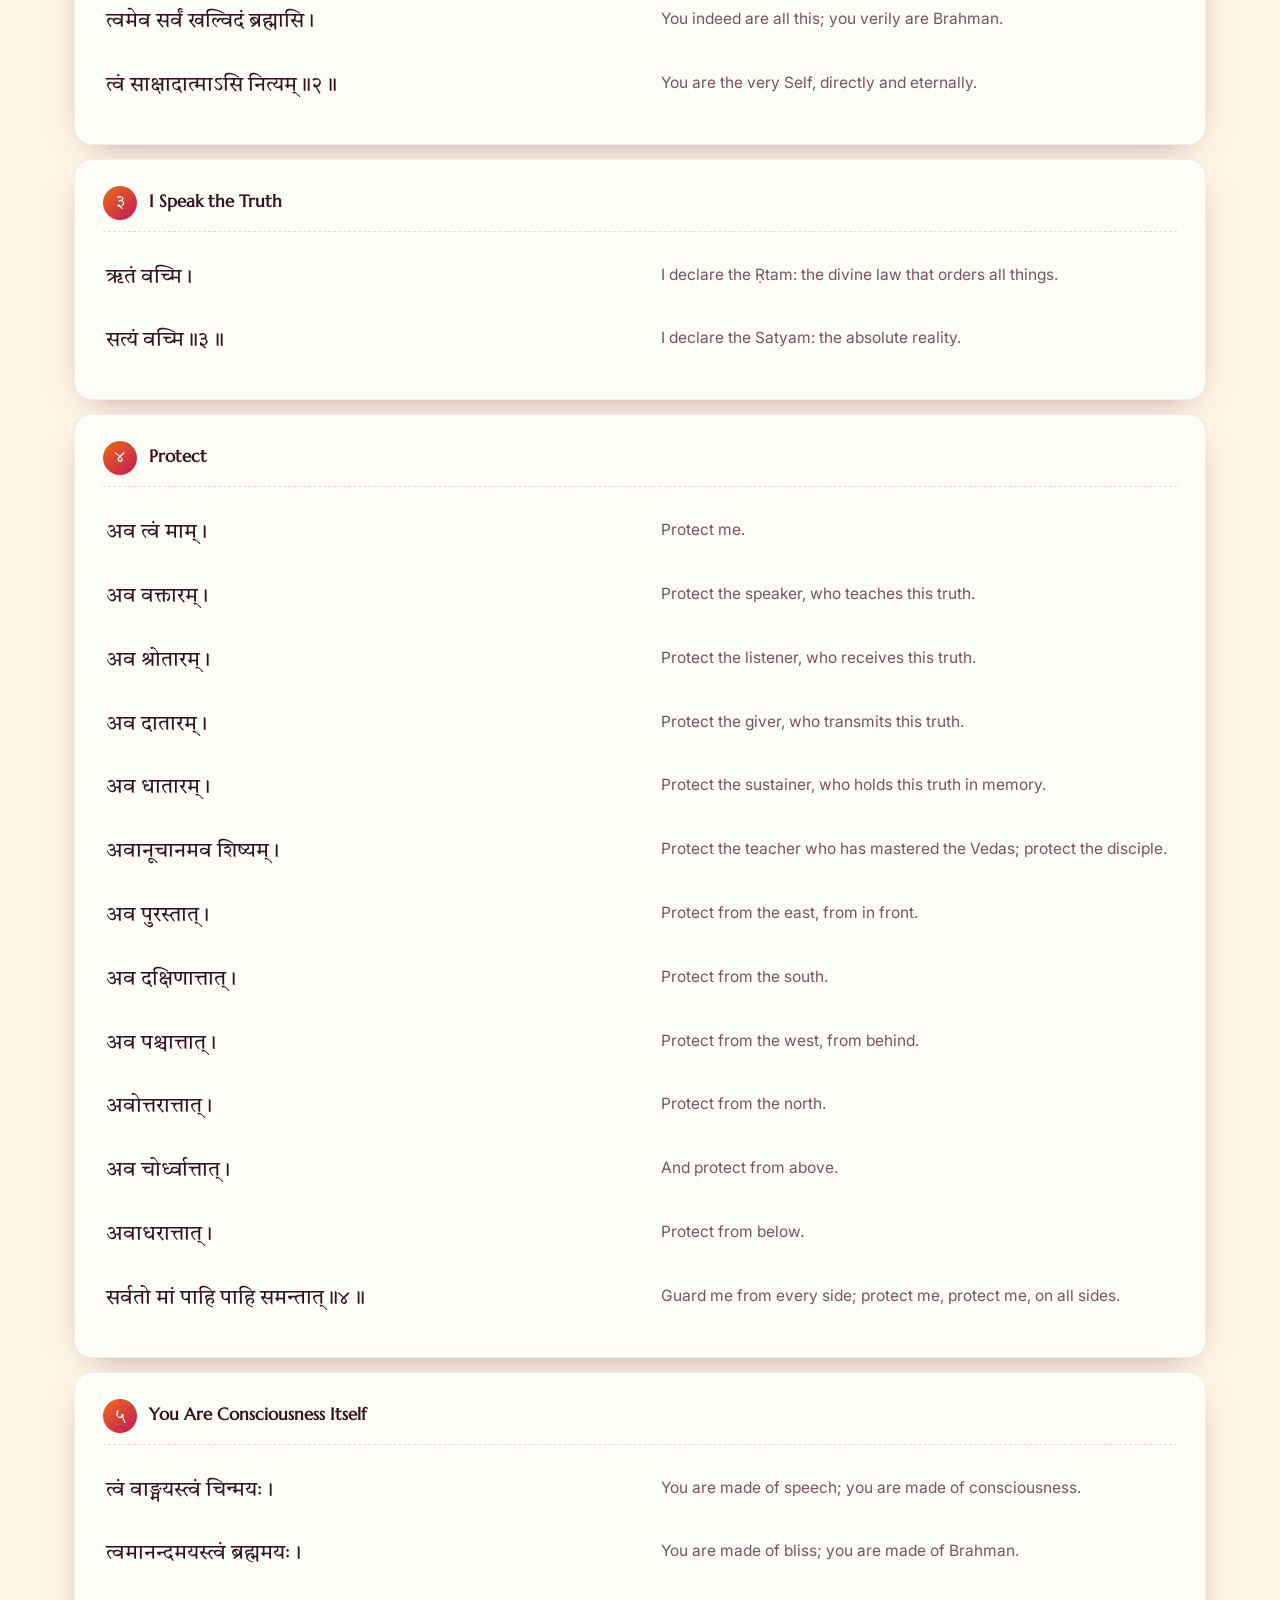
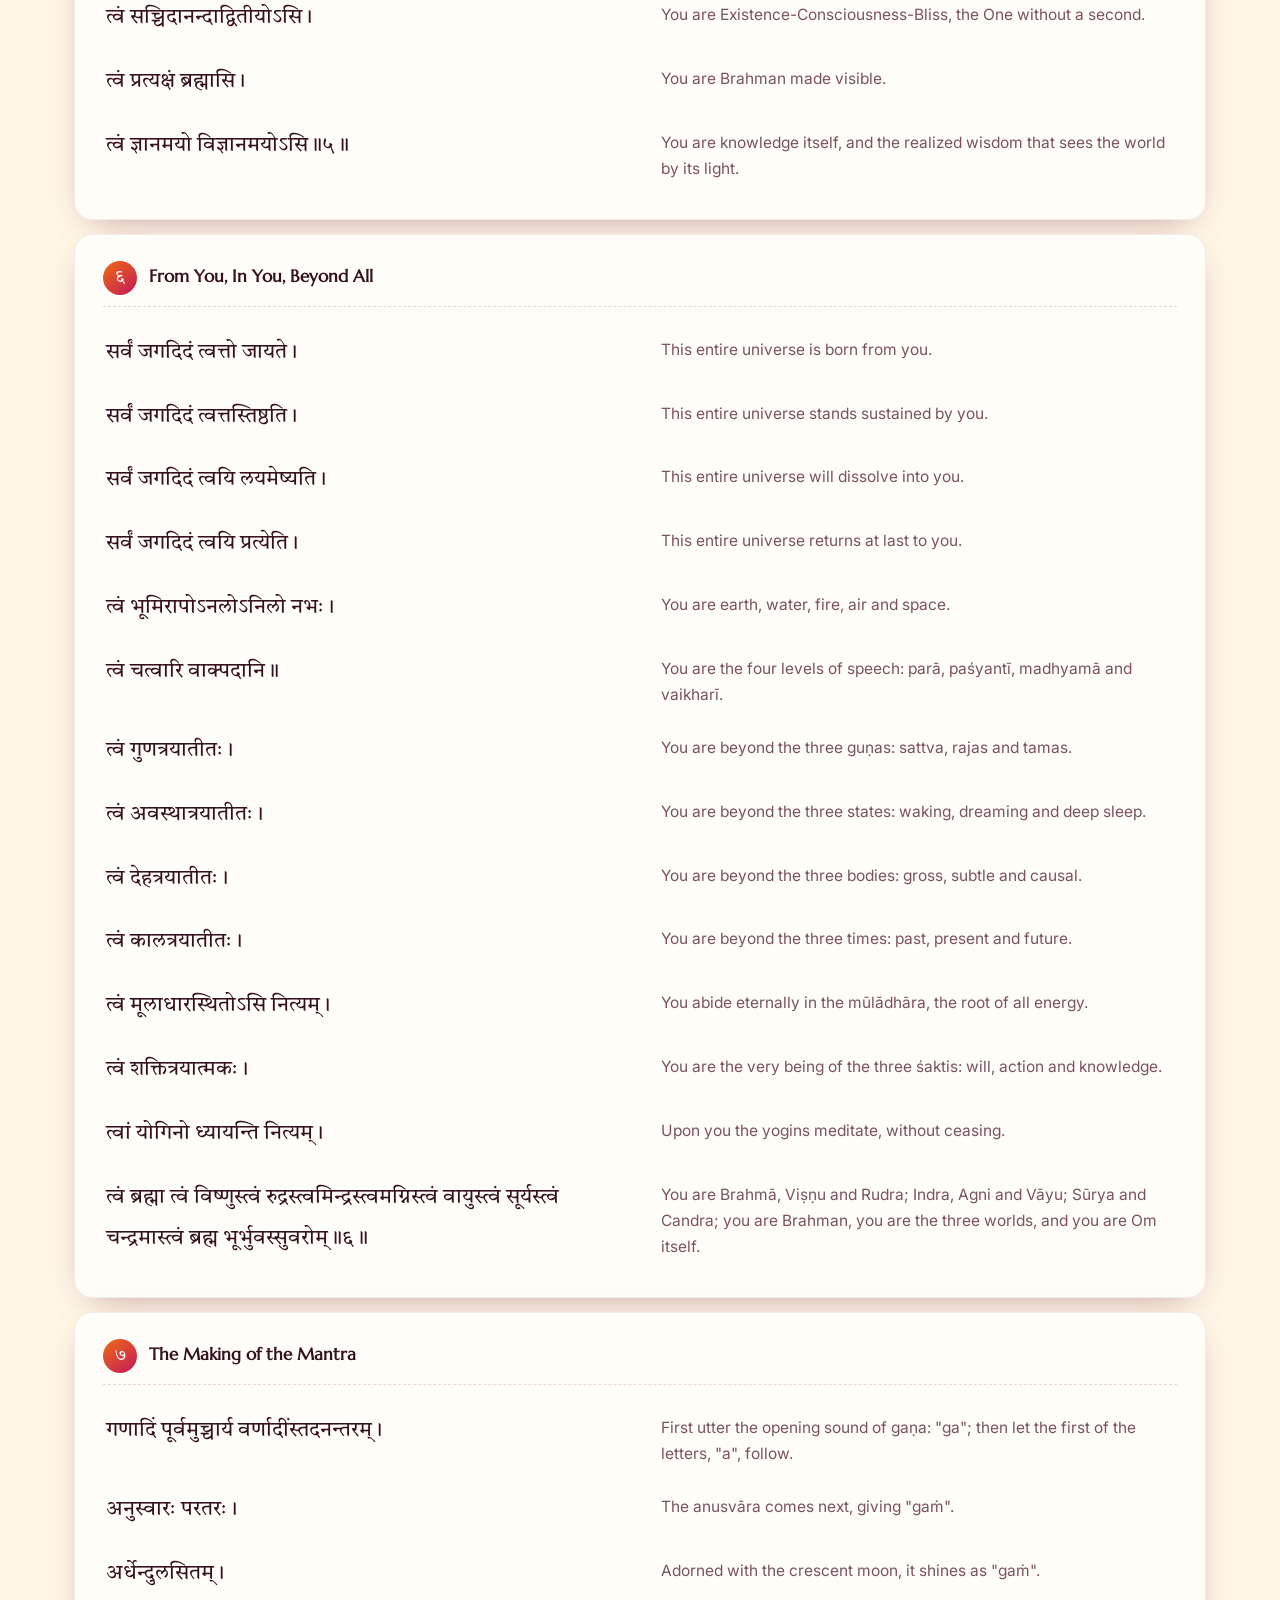
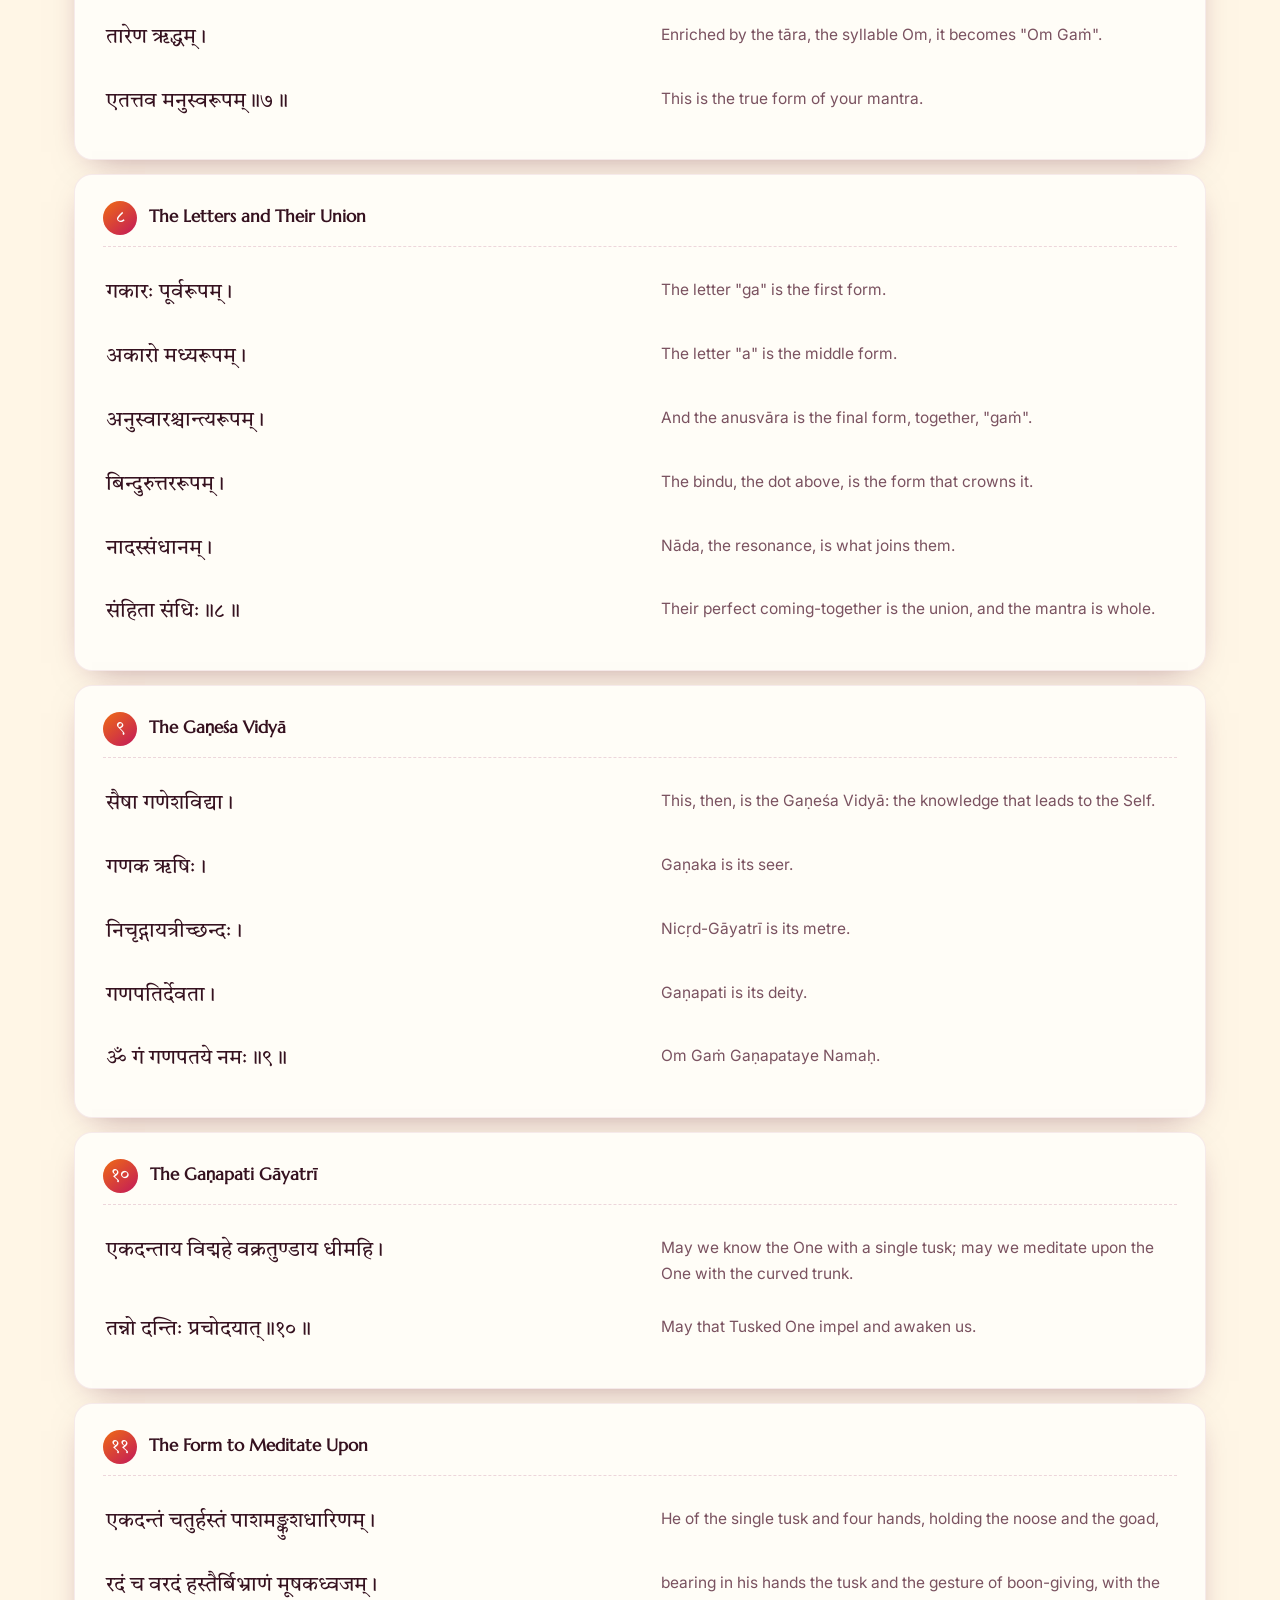
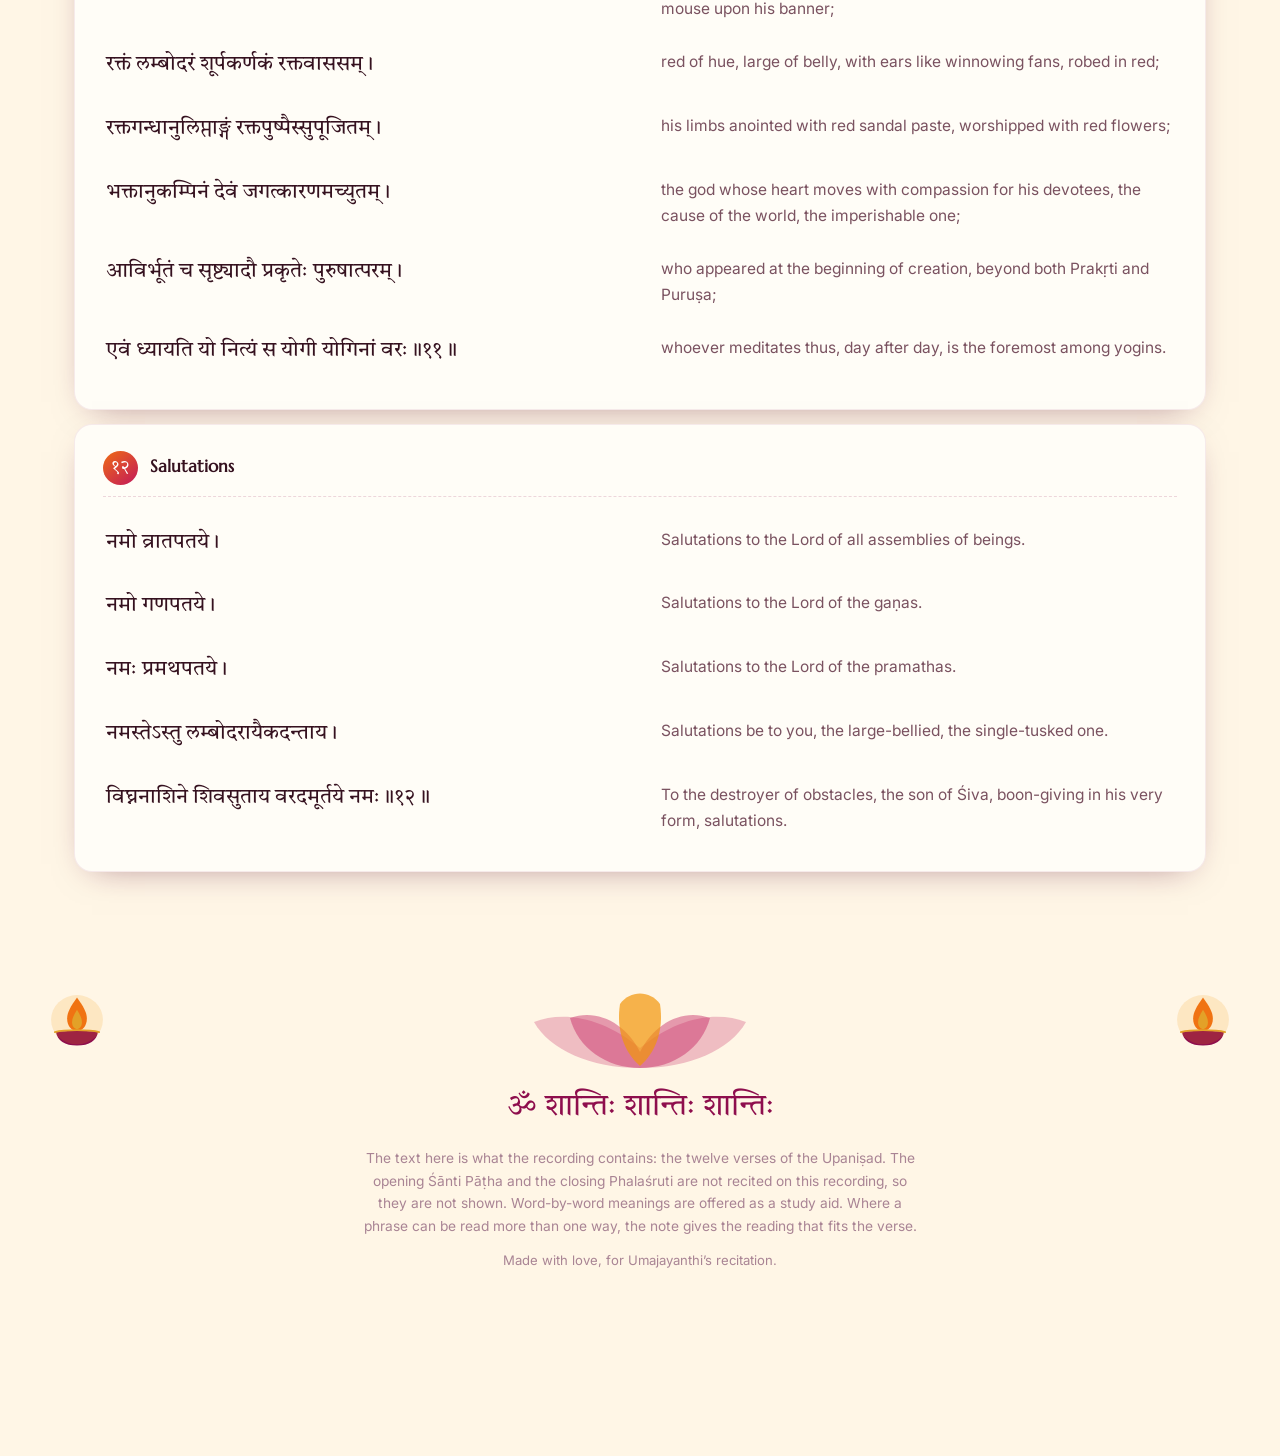
==== commit d82c3789: "Remove every em dash, add a background tone, and rework the page for phones Em dashes are gone from " ====
--- a/index.html
+++ b/index.html
@@ -3,7 +3,7 @@
 <head>
 <meta charset="utf-8">
 <meta name="viewport" content="width=device-width, initial-scale=1, viewport-fit=cover">
-<title>Gaṇapati Atharvaśīrṣa — Recite Along</title>
+<title>Gaṇapati Atharvaśīrṣa</title>
 <meta name="description" content="The Gaṇapati Atharvaśīrṣa with Sanskrit, phonetics and English meaning, scrolling in time with Umajayanthi's recitation.">
 <meta name="theme-color" content="#7B1341">
 <link rel="icon" href="data:image/svg+xml,%3Csvg xmlns='http://www.w3.org/2000/svg' viewBox='0 0 100 100'%3E%3Ctext y='78' x='50' font-size='78' text-anchor='middle'%3E%F0%9F%95%89%EF%B8%8F%3C/text%3E%3C/svg%3E">
@@ -28,18 +28,20 @@
     </span>
   </div>
   <div class="tools">
-    <button class="tool" id="btnPhon" aria-pressed="false" title="Show the phonetic reading (p)">
+    <button class="tool wide-only" id="btnPhon" aria-pressed="false" title="Show the phonetic reading (p)">
       <span aria-hidden="true">अ→a</span><span class="lbl">Phonetics</span>
     </button>
-    <button class="tool" id="btnEng" aria-pressed="true" title="Show or hide the English meaning (e)">
+    <button class="tool wide-only" id="btnEng" aria-pressed="true" title="Show or hide the English meaning (e)">
       <span aria-hidden="true">EN</span><span class="lbl">Meaning</span>
     </button>
-    <span class="tool-group" role="group" aria-label="Text size">
+    <span class="tool-group wide-only" role="group" aria-label="Text size">
       <button class="tool sq" id="btnSmaller" title="Smaller text (−)">−</button>
       <button class="tool sq" id="btnBigger" title="Larger text (+)">+</button>
     </span>
-    <button class="tool sq" id="btnTheme" title="Day or evening colours (t)" aria-label="Switch to evening colours">◐</button>
-    <button class="tool sq" id="btnHelp" title="Keyboard shortcuts (?)" aria-label="Help">?</button>
+    <button class="tool sq wide-only" id="btnTheme" title="Day or evening colours (t)" aria-label="Switch to evening colours">◐</button>
+    <button class="tool" id="btnHelp" title="Settings and shortcuts (?)" aria-label="Settings">
+      <span aria-hidden="true">⚙</span><span class="lbl">Settings</span>
+    </button>
   </div>
 </header>
 
@@ -49,8 +51,8 @@
   <div class="hero-copy">
     <p class="hero-eyebrow">ॐ गं गणपतये नमः</p>
     <h1>Gaṇapati<br><span>Atharvaśīrṣa</span></h1>
-    <p class="hero-sub">The Upaniṣad of Gaṇeśa, in Sanskrit, with the meaning of every word —
-       the twelve verses exactly as Umajayanthi recites them.</p>
+    <p class="hero-sub">The Upaniṣad of Gaṇeśa, in Sanskrit, with the meaning of every
+       word. Twelve verses, exactly as Umajayanthi recites them.</p>
     <p class="hero-credit" id="heroCredit">In the voice of <b>Umajayanthi</b></p>
     <div class="hero-actions">
       <button class="cta" id="btnBegin">
@@ -76,7 +78,7 @@
     The text here is what the recording contains: the twelve verses of the Upaniṣad.
     The opening Śānti Pāṭha and the closing Phalaśruti are not recited on this
     recording, so they are not shown. Word-by-word meanings are offered as a study
-    aid — where a phrase can be read more than one way, the note gives the reading
+    aid. Where a phrase can be read more than one way, the note gives the reading
     that fits the verse.
   </p>
   <p class="foot-small">Made with love, for Umajayanthi&rsquo;s recitation.</p>
@@ -114,9 +116,9 @@
         <span aria-hidden="true">⇕</span><span class="lbl">Follow</span>
       </button>
       <span class="nudge" role="group" aria-label="Sync offset">
-        <button class="pbtn sm" id="btnEarlier" title="Words appear too late — shift the text earlier (,)">−</button>
-        <button class="pbtn sm val" id="btnOffset" title="Sync offset — click to reset">0.0s</button>
-        <button class="pbtn sm" id="btnLater" title="Words appear too early — shift the text later (.)">+</button>
+        <button class="pbtn sm" id="btnEarlier" title="Words appear too late, shift the text earlier (,)">−</button>
+        <button class="pbtn sm val" id="btnOffset" title="Sync offset, click to reset">0.0s</button>
+        <button class="pbtn sm" id="btnLater" title="Words appear too early, shift the text later (.)">+</button>
       </span>
       <label class="rate">
         <span class="sr">Speed</span>
@@ -141,31 +143,83 @@
   <div class="gloss-mean" id="glossMean"></div>
 </div>
 
-<!-- help sheet -->
+<!-- settings and shortcuts -->
 <div class="sheet" id="sheet" hidden>
-  <div class="sheet-card" role="dialog" aria-modal="true" aria-label="Keyboard shortcuts">
+  <div class="sheet-card" role="dialog" aria-modal="true" aria-label="Settings and shortcuts">
+    <button class="sheet-x" id="btnCloseSheet" aria-label="Close">✕</button>
     <h2>Reciting along</h2>
-    <p class="sheet-lead">Press play and the verse being chanted lights up and scrolls itself.
-       Tap any line to jump the recording there. Tap a Sanskrit word for its meaning.</p>
-    <dl class="keys">
-      <dt>Space</dt><dd>Play or pause</dd>
-      <dt>← →</dt><dd>Previous or next line</dd>
-      <dt>L</dt><dd>Repeat the current line</dd>
-      <dt>F</dt><dd>Follow the voice while it scrolls</dd>
-      <dt>P</dt><dd>Show the phonetic reading</dd>
-      <dt>E</dt><dd>Show or hide the English meaning</dd>
-      <dt>T</dt><dd>Day or evening colours</dd>
-      <dt>, .</dt><dd>Nudge the text earlier or later against the voice</dd>
-      <dt>+ −</dt><dd>Text size</dd>
-      <dt>Esc</dt><dd>Close this</dd>
-    </dl>
-    <button class="cta small" id="btnCloseSheet">Close</button>
+    <p class="sheet-lead">Press play and the line being chanted lights up and scrolls itself.
+       Tap any line to send the recording there. Tap a Sanskrit word for its meaning.</p>
+
+    <section class="set">
+      <h3>Reading</h3>
+      <div class="set-row">
+        <span class="set-label">Phonetic reading</span>
+        <button class="tool twin" id="sPhon" aria-pressed="false">Off</button>
+      </div>
+      <div class="set-row">
+        <span class="set-label">English meaning</span>
+        <button class="tool twin" id="sEng" aria-pressed="true">On</button>
+      </div>
+      <div class="set-row">
+        <span class="set-label">Text size</span>
+        <span class="tool-group">
+          <button class="tool sq" id="sSmaller" aria-label="Smaller text">−</button>
+          <b class="set-val" id="sFs">100%</b>
+          <button class="tool sq" id="sBigger" aria-label="Larger text">+</button>
+        </span>
+      </div>
+      <div class="set-row">
+        <span class="set-label">Colours</span>
+        <button class="tool" id="sTheme">Daytime</button>
+      </div>
+    </section>
+
+    <section class="set">
+      <h3>Background tone</h3>
+      <p class="set-note">A quiet drone beneath the recitation. It sounds only while she is
+         chanting, and fades away when you pause.</p>
+      <div class="set-row">
+        <span class="set-label">Play the tone</span>
+        <button class="tool twin" id="sTone" aria-pressed="true">On</button>
+      </div>
+      <div class="set-row">
+        <span class="set-label">Pitch</span>
+        <span class="tool-group" id="sPitch" role="group" aria-label="Tone pitch">
+          <button class="tool" data-hz="136.1">136.1</button>
+          <button class="tool" data-hz="432">432</button>
+          <button class="tool" data-hz="741">741</button>
+        </span>
+      </div>
+      <p class="set-note" id="sPitchNote"></p>
+      <div class="set-row">
+        <span class="set-label">Level</span>
+        <input class="range" type="range" id="sLevel" min="0" max="100" step="5" value="45"
+               aria-label="Tone level">
+      </div>
+    </section>
+
+    <section class="set keys-section">
+      <h3>Keys</h3>
+      <dl class="keys">
+        <dt>Space</dt><dd>Play or pause</dd>
+        <dt>← →</dt><dd>Previous or next line</dd>
+        <dt>L</dt><dd>Repeat the current line</dd>
+        <dt>F</dt><dd>Follow the voice while it scrolls</dd>
+        <dt>, .</dt><dd>Nudge the text earlier or later against the voice</dd>
+        <dt>P</dt><dd>Show the phonetic reading</dd>
+        <dt>E</dt><dd>Show or hide the English meaning</dd>
+        <dt>T</dt><dd>Day or evening colours</dd>
+        <dt>+ −</dt><dd>Text size</dd>
+      </dl>
+    </section>
   </div>
 </div>
 
 <script src="assets/data/text.js"></script>
 <script src="assets/data/timings.js"></script>
 <script src="assets/js/art.js"></script>
+<script src="assets/js/tone.js"></script>
 <script src="assets/js/app.js"></script>
 </body>
 </html>
--- a/assets/css/style.css
+++ b/assets/css/style.css
@@ -1,5 +1,5 @@
 /* ==========================================================================
-   Gaṇapati Atharvaśīrṣa — festive Ganesh Chaturthi palette
+   Gaṇapati Atharvaśīrṣa, festive Ganesh Chaturthi palette
    Two themes: "day" (marigold on ivory) and "night" (gold on deep plum).
    ========================================================================== */
 
@@ -62,6 +62,11 @@
 
 * { box-sizing: border-box; }
 
+button, .pill, .line, .seek {
+  -webkit-tap-highlight-color: transparent;
+  touch-action: manipulation;
+}
+
 /* `hidden` must win over the display rules below, or an invisible overlay
    (the help sheet, the gloss) keeps swallowing every click on the page. */
 [hidden] { display: none !important; }
@@ -515,7 +520,7 @@
   animation: pop .2s ease-out;
 }
 
-/* ================================ help ================================ */
+/* =========================== settings sheet =========================== */
 
 .sheet {
   position: fixed; inset: 0; z-index: 100;
@@ -523,15 +528,68 @@
   background: rgba(40, 6, 24, .55); backdrop-filter: blur(4px);
 }
 .sheet-card {
-  width: min(460px, 100%); max-height: 86vh; overflow: auto;
+  position: relative;
+  width: min(460px, 100%); max-height: 86vh; overflow-y: auto;
   padding: 26px clamp(20px, 4vw, 30px); border-radius: 20px;
   background: var(--paper); border: 1px solid var(--line); box-shadow: var(--shadow);
   animation: pop .2s ease-out;
-}
-.sheet-card h2 { font-family: var(--display); font-weight: 400; font-size: 1.5rem; margin: 0 0 8px; color: var(--magenta-d); }
+  overscroll-behavior: contain;
+}
+.sheet-x {
+  position: absolute; top: 14px; right: 14px;
+  width: 34px; height: 34px; padding: 0; border-radius: 50%; cursor: pointer;
+  font: inherit; font-size: .9rem; line-height: 1;
+  color: var(--ink-soft); background: transparent; border: 1px solid var(--line);
+}
+.sheet-x:hover { background: var(--active); color: var(--ink); }
+.sheet-card h2 {
+  font-family: var(--display); font-weight: 400; font-size: 1.5rem;
+  margin: 0 40px 8px 0; color: var(--magenta-d);
+}
 [data-theme="night"] .sheet-card h2 { color: var(--gold); }
-.sheet-lead { font-size: .92rem; line-height: 1.6; color: var(--ink-soft); margin: 0 0 18px; }
-.keys { display: grid; grid-template-columns: auto 1fr; gap: 9px 16px; margin: 0 0 22px; font-size: .9rem; }
+.sheet-lead { font-size: .92rem; line-height: 1.6; color: var(--ink-soft); margin: 0 0 20px; }
+
+.set { margin: 0 0 22px; }
+.set h3 {
+  font-size: .68rem; letter-spacing: .16em; text-transform: uppercase;
+  color: var(--ink-faint); margin: 0 0 10px;
+  padding-bottom: 7px; border-bottom: 1px solid var(--line-soft);
+}
+.set-row {
+  display: flex; align-items: center; justify-content: space-between;
+  gap: 14px; min-height: 44px;
+}
+.set-label { font-size: .92rem; color: var(--ink); }
+.set-note { font-size: .8rem; line-height: 1.55; color: var(--ink-faint); margin: 2px 0 10px; }
+.set-val { font-size: .8rem; color: var(--ink-soft); min-width: 42px; text-align: center; font-variant-numeric: tabular-nums; }
+
+/* Styled explicitly: the default track renders near-black on the ivory theme. */
+.range {
+  flex: 1 1 140px; max-width: 190px; height: 28px;
+  -webkit-appearance: none; appearance: none; background: transparent; cursor: pointer;
+}
+.range::-webkit-slider-runnable-track {
+  height: 5px; border-radius: 3px;
+  background: var(--line); border: 1px solid var(--line-soft);
+}
+.range::-moz-range-track {
+  height: 5px; border-radius: 3px;
+  background: var(--line); border: 1px solid var(--line-soft);
+}
+.range::-webkit-slider-thumb {
+  -webkit-appearance: none; appearance: none;
+  width: 18px; height: 18px; margin-top: -7px; border-radius: 50%;
+  background: var(--marigold); border: 2px solid var(--paper);
+  box-shadow: 0 1px 5px rgba(0, 0, 0, .25);
+}
+.range::-moz-range-thumb {
+  width: 18px; height: 18px; border-radius: 50%;
+  background: var(--marigold); border: 2px solid var(--paper);
+  box-shadow: 0 1px 5px rgba(0, 0, 0, .25);
+}
+.range::-moz-range-progress { height: 5px; border-radius: 3px; background: var(--marigold); }
+
+.keys { display: grid; grid-template-columns: auto 1fr; gap: 9px 16px; margin: 0; font-size: .9rem; }
 .keys dt {
   font-family: ui-monospace, "SF Mono", Menlo, monospace; font-size: .8rem;
   padding: 3px 9px; border-radius: 7px; justify-self: start;
@@ -541,27 +599,72 @@
 
 /* ============================== responsive ============================== */
 
+/* Quick toggles in the header are a wide-screen convenience; on a phone the
+   same settings live in the sheet, so the header stays down to two controls. */
+@media (max-width: 760px) {
+  .wide-only { display: none !important; }
+}
+
 @media (max-width: 900px) {
-  :root { --player-h: 148px; }
+  :root { --player-h: 132px; }
   .line { grid-template-columns: 1fr; gap: 6px; }
-  .eng { padding-top: 2px; padding-left: 2px; border-left: 2px solid var(--line-soft); padding-left: 11px; }
-  .player-row { grid-template-columns: 1fr; gap: 8px; }
+  .eng { padding-top: 2px; padding-left: 11px; border-left: 2px solid var(--line-soft); }
+  .player-row { grid-template-columns: 1fr; gap: 6px; }
   .pg-mid { order: -1; }
   .pg-left, .pg-right { justify-content: center; }
 }
 
 @media (max-width: 620px) {
-  :root { --topbar-h: 54px; --player-h: 150px; }
+  :root { --topbar-h: 54px; --player-h: 138px; --wrap: 100%; }
+
   .brand-text i { display: none; }
   .tool .lbl { display: none; }
-  .tool { padding: 7px 10px; }
-  .torana { height: 56px; }
-  .hero { min-height: auto; padding-top: 96px; }
+  .tool { padding: 9px 11px; }
+
+  .torana { height: 52px; }
+
+  /* the opening should not cost a whole screen before the text starts */
+  .hero { min-height: auto; padding: 84px 18px 44px; gap: 22px; }
+  .art-hero { width: min(62vw, 250px); }
+  .hero h1 { font-size: clamp(2.1rem, 11vw, 3rem); }
+  .hero-sub { font-size: .98rem; }
+  .hero-actions { width: 100%; }
+  .cta, .ghost { flex: 1 1 auto; justify-content: center; }
+  .scroll-hint { display: none; }
+
+  .text { padding: 20px 14px 30px; }
+  .verse { border-radius: 14px; padding: 15px 14px; }
+  .line { margin: 0 -8px; padding: 12px 8px; }
+  .sec-head { margin-top: 30px; }
+
+  /* one tidy row of transport, one of options */
   .now-en { display: none; }
+  .pbtn { width: 40px; height: 40px; }
+  .pbtn.play { width: 50px; height: 50px; }
+  .pbtn.wide { width: 40px; padding: 0; }
   .pbtn.wide .lbl { display: none; }
-  .pbtn.wide { width: 38px; padding: 0; }
-  .verse { border-radius: 14px; }
-  .sec-head { margin-top: 34px; }
+  .pbtn.sm { width: 34px; height: 34px; }
+  .pbtn.sm.val { width: auto; min-width: 46px; }
+  .rate select { padding: 10px 8px; }
+  .pg-right { flex-wrap: wrap; gap: 6px; }
+
+  /* the settings sheet reads better rising from the bottom edge */
+  .sheet { place-items: end stretch; padding: 0; }
+  .sheet-card {
+    width: 100%; max-height: 92vh; border-radius: 20px 20px 0 0;
+    padding: 22px 18px calc(22px + env(safe-area-inset-bottom));
+    animation: rise .22s ease-out;
+  }
+  .keys { font-size: .85rem; }
+}
+
+@keyframes rise { from { transform: translateY(24px); opacity: 0; } }
+
+/* Coarse pointers get targets they can actually hit. */
+@media (pointer: coarse) {
+  .tool.sq { width: 40px; height: 40px; }
+  .pill { height: 36px; padding: 0 13px; }
+  .sheet-x { width: 40px; height: 40px; }
 }
 
 @media (prefers-reduced-motion: reduce) {
